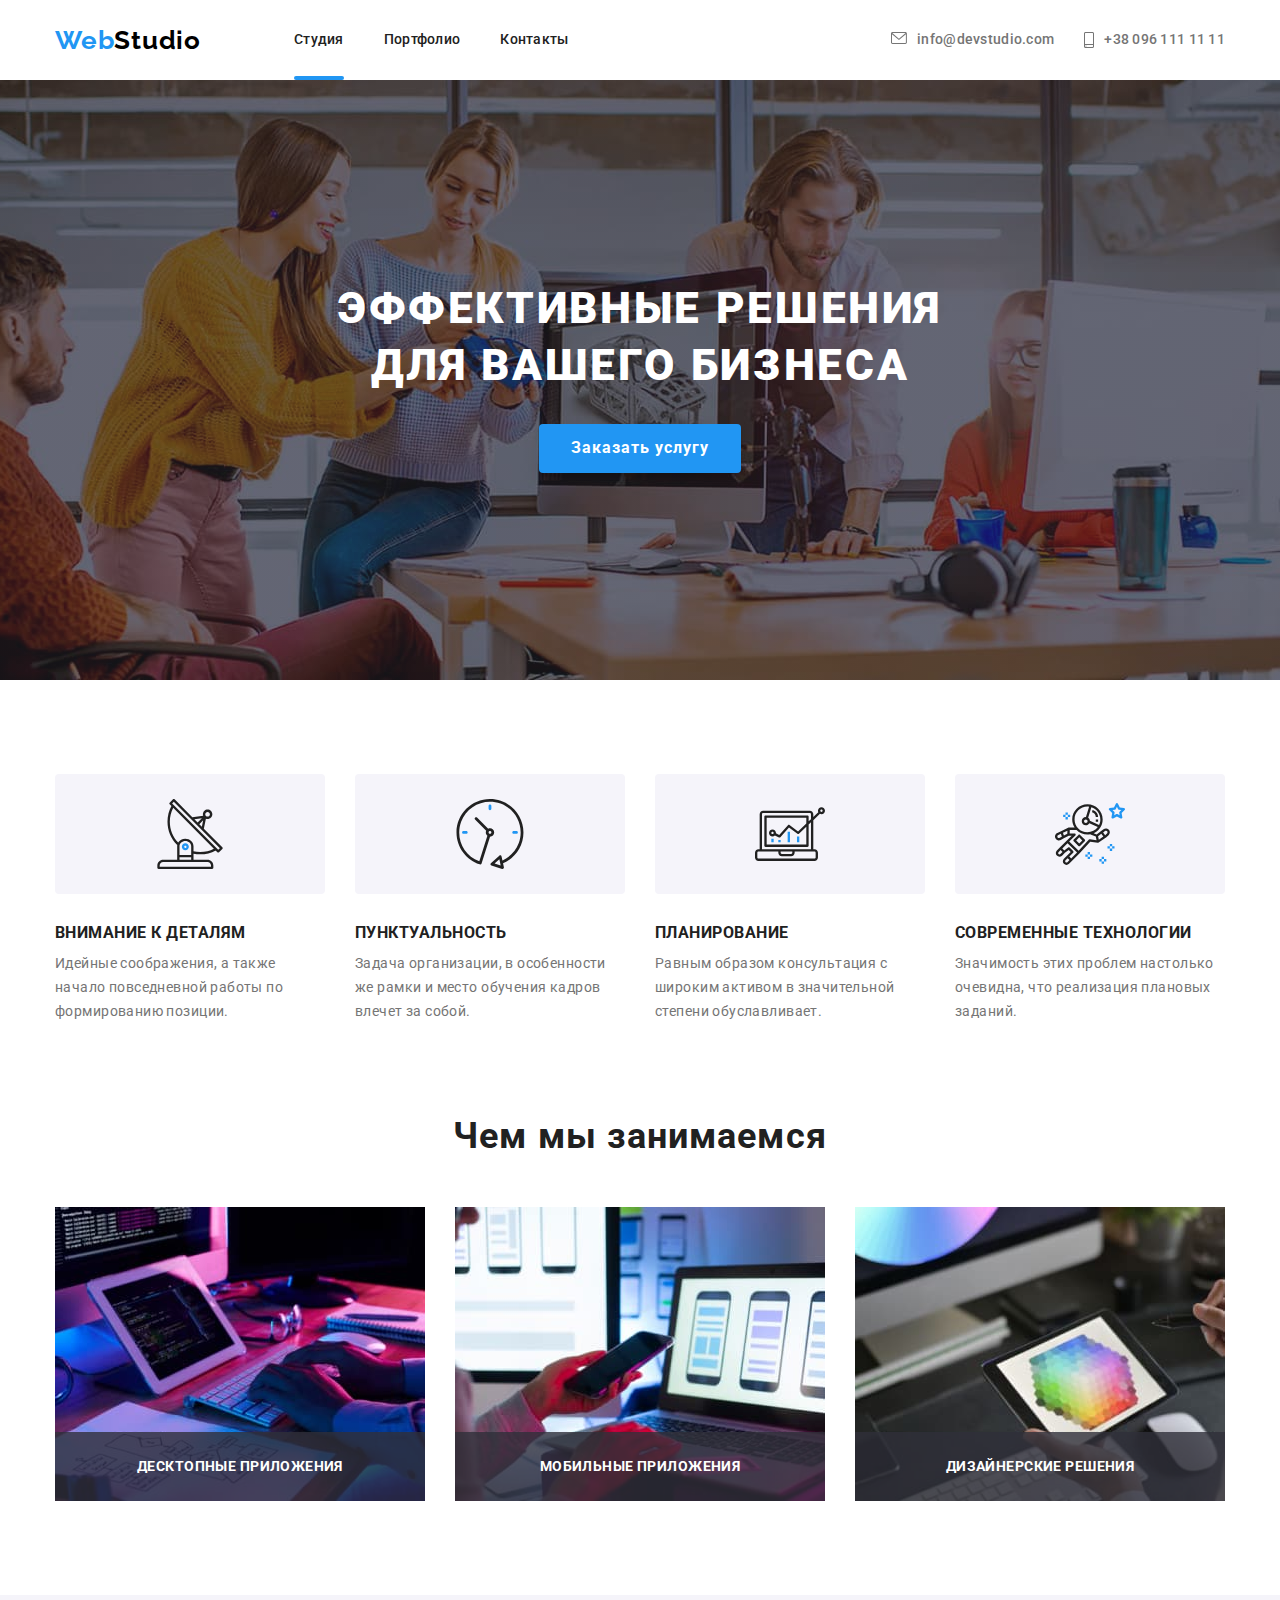
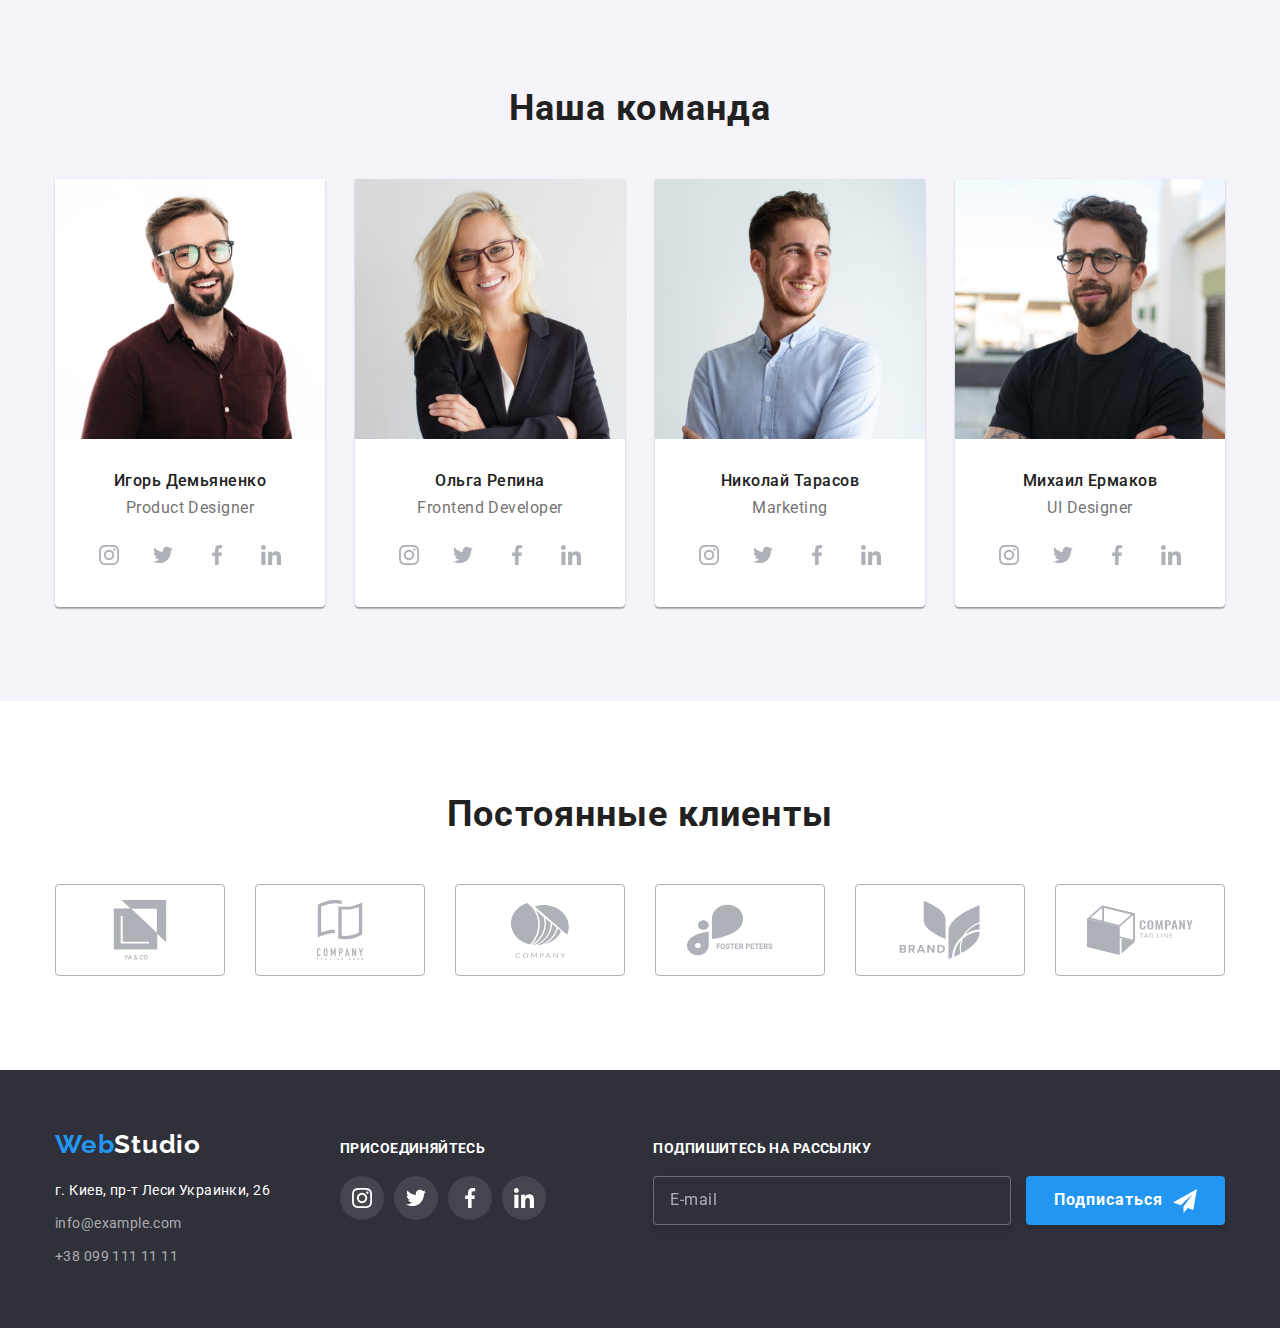
==== index.html @ bc292234 "Зробив по BEM хедер" ====
<!DOCTYPE html>
<html lang="ru">

<head>
    <meta charset="UTF-8">
    <meta http-equiv="X-UA-Compatible" content="IE=edge">
    <meta name="viewport" content="width=device-width, initial-scale=1.0">
    <title>Dokument1</title>
    <link rel="stylesheet"
        href="https://cdnjs.cloudflare.com/ajax/libs/modern-normalize/1.1.0/modern-normalize.min.css">
    <link rel="stylesheet" href="./css/styles.css">
    <link rel="preconnect" href="https://fonts.googleapis.com">
    <link rel="preconnect" href="https://fonts.gstatic.com" crossorigin>
    <link
        href="https://fonts.googleapis.com/css2?family=Raleway:wght@700&family=Roboto:wght@400;500;700;900&display=swap"
        rel="stylesheet">
</head>

<body>
    <!--Шапка -->
    <header class="page-header">
        <div class="hed-container container">
            <nav class="nav">
                <a href="" class="logo"> Web<span class="page-header__logo">Studio</span></a>
                <ul class="nav__list">
                    <li class="nav__item"><a href="./index.html" class="nav__link nav__link--current"> Студия</a></li>
                    <li class="nav__item"><a href="./portfolio.html" class="nav__link">Портфолио</a></li>
                    <li class="nav__item"><a href="" class="nav__link">Контакты </a></li>
                </ul>
            </nav>
            <ul class="contakt">
                <li class="contakt__item">
                    <a href="mailto:info@devstudio.com" class="contakt__link">
                        <svg class="contact__icon" width="16" height="12">
                            <use href="./images/symbol-defs.svg#icon-envelope"></use>
                        </svg> info@devstudio.com
                    </a>
                </li>
                <li class="contakt__item">
                    <a href="tel:+380961111111" class="contakt__link">
                        <svg class="contact__icon" width="10" height="16">
                            <use href="./images/symbol-defs.svg#icon-smartphone-1"></use>
                        </svg> +38 096 111 11 11
                    </a>
                </li>
            </ul>
        </div>
    </header>
    <main>
        <!--Заголовок-->
        <section class="caption overlay">
            <div class="container">
                <h1 class="caption__title">Эффективные решения для вашего бизнеса</h1>
                <button type="button" class="button caption__button" data-modal-open>Заказать услугу</button>
                <div class="backdrop is-hidden" data-modal>
                    <div class="modal">
                        <button class="model-button" data-modal-close>
                            <svg class="model-icon" width="18" height="18">
                                <use href="images/symbol-defs.svg#icon-closebutton"></use>
                            </svg>
                        </button>
                        <form class="modal-form">
                            <p>Оставьте свои данные, мы вам перезвоним</p>
                            <div class="form-fild">

                                <label for="name" class="fild-label">Имя</label>
                                <div class="fild-blok">
                                    <input type="text" name="user-name" id="name" class="form-input">
                                    <svg width="18" height="18" class="ooo-icons">
                                        <use href="images/symbol-defs.svg#icon-personform"></use>
                                    </svg>
                                </div>


                                <label for="tell" class="fild-label">Телефон</label>
                                <div class="fild-blok">
                                    <input type="tel" name="user-tell" id="tell" class="form-input">
                                    <svg width="18" height="18" class="ooo-icons">
                                        <use href="images/symbol-defs.svg#icon-phoneform"></use>
                                    </svg>
                                </div>


                                <label for="email" class="fild-label">Почта</label>
                                <div class="fild-blok">
                                    <input type="email" name="user-email" id="email" class="form-input">
                                    <svg width="18" height="18" class="ooo-icons">
                                        <use href="images/symbol-defs.svg#icon-emailform"></use>
                                    </svg>
                                </div>


                                <div class="modal-comment">
                                    <label for="comment" class="comment-label">Комметарий</label>
                                    <textarea class="comment-fild" name="comment" id="comment" rows="10"
                                        placeholder="Введите текст"></textarea>
                                </div>
                            </div>

                            <!--<div class="modal-policy"-->
                            <input type="checkbox" name="policy" id="policy" class="policy-checkbox" checked>
                            <label for="policy" class="policy-box">
                                Соглашаюсь с рассылкой и принимаю <a>Условия
                                    договора</a></label>

                            <button type="submit">Отправить</button>
                        </form>
                    </div>
                </div>
            </div>

        </section>
        <!--Особенности-->
        <section class="advantage section">
            <div class="container">
                <h2>Наши преимущества</h2>
                <ul class="advantage-list">
                    <li class="advantage-item">
                        <div class="advantage-blok">
                            <svg class="advantage-icon" width="70" height="70">
                                <use href="images/symbol-defs.svg#icon-antenna1"> </use>
                            </svg>
                        </div>
                        <h3>Внимание к деталям</h3>
                        <p class="advantage-content">Идейные соображения, а также начало повседневной работы по
                            формированию
                            позиции.</p>
                    </li>
                    <li class="advantage-item">
                        <div class="advantage-blok">
                            <svg class="advantage-icon" width="70" height="70">
                                <use href="images/symbol-defs.svg#icon-clock1"> </use>
                            </svg>
                        </div>
                        <h3 class="advantage-title">Пунктуальность</h3>
                        <p class="advantage-content">Задача организации, в особенности же рамки и место обучения кадров
                            влечет за
                            собой.</p>
                    </li>
                    <li class="advantage-item">
                        <div class="advantage-blok">
                            <svg class="advantage-icon" width="70" height="70">
                                <use href="images/symbol-defs.svg#icon-diagram1"> </use>
                            </svg>
                        </div>
                        <h3 class="advantage-title">Планирование</h3>
                        <p class="advantage-content">Равным образом консультация с широким активом в значительной
                            степени
                            обуславливает.</p>
                    </li>
                    <li class="advantage-item">
                        <div class="advantage-blok">
                            <svg class="advantage-icon" width="70" height="70">
                                <use href="images/symbol-defs.svg#icon-astronaut1"> </use>
                            </svg>
                        </div>
                        <h3 class="advantage-title">Современные технологии</h3>
                        <p class="advantage-content">Значимость этих проблем настолько очевидна, что реализация плановых
                            заданий.</p>
                    </li>
                </ul>
            </div>
        </section>
        <!--Чем мы занимаемся-->
        <section class="features section">
            <div class="container">
                <h2 class="features-title">Чем мы занимаемся</h2>
                <ul class="features-list">
                    <li class="features-item"><img src="./images/box1.jpg" class="features-picture" alt="создания сайта"
                            width="370">
                        <div class="features-thumb">
                            <p>Десктопные приложения</p>
                        </div>
                    </li>
                    <li class="features-item"><img src="./images/box2.jpg" class="features-picture"
                            alt="делаем дизайн мобильного приложения" width="370">
                        <div class="features-thumb">
                            <p>Мобильные приложения</p>
                        </div>
                    </li>
                    <li class="features-item"><img src="./images/box3.jpg" class="features-picture"
                            alt="делаем дизайн сайта" width="370">
                        <div class="features-thumb">
                            <p>Дизайнерские решения</p>
                        </div>
                    </li>
                </ul>
            </div>
        </section>
        <!--Наша команда-->
        <section class="team section">
            <div class="container">
                <h2 class="team-title">Наша команда</h2>
                <ul class="team-list">
                    <li class="team-item"> <img src="./images/img1.jpg" class="team-picture" alt="Игорь Демьяненко"
                            width="270">
                        <div class="team-details">
                            <h3 class="team-name">Игорь Демьяненко</h3>
                            <p class="team-content">Product Designer</p>
                            <ul class="social-list">
                                <li>
                                    <a href="" class="social-link">
                                        <svg class="social-icon" width="20" height="20">
                                            <use href="images/symbol-defs.svg#icon-instagram1"></use>
                                        </svg>
                                    </a>
                                </li>
                                <li>
                                    <a href="" class="social-link">
                                        <svg class="social-icon" width="20" height="20">
                                            <use href="images/symbol-defs.svg#icon-twitter1"></use>
                                        </svg>
                                    </a>
                                </li>
                                <li>
                                    <a href="" class="social-link">
                                        <svg class="social-icon" width="20" height="20">
                                            <use href="images/symbol-defs.svg#icon-facebook1"></use>
                                        </svg>
                                    </a>
                                </li>
                                <li>
                                    <a href="" class="social-link">
                                        <svg class="social-icon" width="20" height="20">
                                            <use href="images/symbol-defs.svg#icon-linkedin1"></use>
                                        </svg>
                                    </a>
                                </li>
                            </ul>
                        </div>
                    </li>
                    <li class="team-item"><img src="./images/img2.jpg" class="team-picture" alt="Ольга Репина"
                            width="270">
                        <div class="team-details">
                            <h3 class="team-name">Ольга Репина</h3>
                            <p class="team-content">Frontend Developer</p>
                            <ul class="social-list">
                                <li>
                                    <a href="" class="social-link">
                                        <svg class="social-icon" width="20" height="20">
                                            <use href="images/symbol-defs.svg#icon-instagram1"></use>
                                        </svg>
                                    </a>
                                </li>
                                <li>
                                    <a href="" class="social-link">
                                        <svg class="social-icon" width="20" height="20">
                                            <use href="images/symbol-defs.svg#icon-twitter1"></use>
                                        </svg>
                                    </a>
                                </li>
                                <li>
                                    <a href="" class="social-link">
                                        <svg class="social-icon" width="20" height="20">
                                            <use href="images/symbol-defs.svg#icon-facebook1"></use>
                                        </svg>
                                    </a>
                                </li>
                                <li>
                                    <a href="" class="social-link">
                                        <svg class="social-icon" width="20" height="20">
                                            <use href="images/symbol-defs.svg#icon-linkedin1"></use>
                                        </svg>
                                    </a>
                                </li>
                            </ul>
                        </div>
                    </li>
                    <li class="team-item"><img src="./images/img3.jpg" class="team-picture" alt="Николай Тарасов"
                            width="270">
                        <div class="team-details">
                            <h3 class="team-name">Николай Тарасов</h3>
                            <p class="team-content">Marketing</p>
                            <ul class="social-list">
                                <li>
                                    <a href="" class="social-link">
                                        <svg class="social-icon" width="20" height="20">
                                            <use href="images/symbol-defs.svg#icon-instagram1"></use>
                                        </svg>
                                    </a>
                                </li>
                                <li>
                                    <a href="" class="social-link">
                                        <svg class="social-icon" width="20" height="20">
                                            <use href="images/symbol-defs.svg#icon-twitter1"></use>
                                        </svg>
                                    </a>
                                </li>
                                <li>
                                    <a href="" class="social-link">
                                        <svg class="social-icon" width="20" height="20">
                                            <use href="images/symbol-defs.svg#icon-facebook1"></use>
                                        </svg>
                                    </a>
                                </li>
                                <li>
                                    <a href="" class="social-link">
                                        <svg class="social-icon" width="20" height="20">
                                            <use href="images/symbol-defs.svg#icon-linkedin1"></use>
                                        </svg>
                                    </a>
                                </li>
                            </ul>
                        </div>
                    </li>
                    <li class="team-item"><img src="./images/img4.jpg" class="team-picture" alt="Михаил Ермаков"
                            width="270">
                        <div class="team-details">
                            <h3 class="team-name">Михаил Ермаков</h3>
                            <p class="team-content">UI Designer</p>
                            <ul class="social-list">
                                <li>
                                    <a href="" class="social-link">
                                        <svg class="social-icon" width="20" height="20">
                                            <use href="images/symbol-defs.svg#icon-instagram1"></use>
                                        </svg>
                                    </a>
                                </li>
                                <li>
                                    <a href="" class="social-link">
                                        <svg class="social-icon" width="20" height="20">
                                            <use href="images/symbol-defs.svg#icon-twitter1"></use>
                                        </svg>
                                    </a>
                                </li>
                                <li>
                                    <a href="" class="social-link">
                                        <svg class="social-icon" width="20" height="20">
                                            <use href="images/symbol-defs.svg#icon-facebook1"></use>
                                        </svg>
                                    </a>
                                </li>
                                <li>
                                    <a href="" class="social-link">
                                        <svg class="social-icon" width="20" height="20">
                                            <use href="images/symbol-defs.svg#icon-linkedin1"></use>
                                        </svg>
                                    </a>
                                </li>
                            </ul>
                        </div>
                    </li>
                </ul>
            </div>
        </section>
        <!--Постоянные клиееты-->
        <section class=" client section">
            <div class="container">
                <h2 class="client-title">Постоянные клиенты</h2>
                <ul class="client-list">
                    <li class="client-item">
                        <a class="client-link" href="#">
                            <svg class="client-icon" width="106" height="60">
                                <use href=" images/symbol-defs.svg#icon-group1"></use>
                            </svg>
                        </a>
                    </li>
                    <li class="client-item">
                        <a class="client-link" href="#">
                            <svg class="client-icon" width="106" height="60">
                                <use href=" images/symbol-defs.svg#icon-group2"></use>
                            </svg>
                        </a>
                    </li>
                    <li class="client-item">
                        <a class="client-link" href="#">
                            <svg class="client-icon" width="106" height="60">
                                <use href="images/symbol-defs.svg#icon-group3"></use>
                            </svg>
                        </a>
                    </li>
                    <li class="client-item">
                        <a class="client-link" href="#">
                            <svg class="client-icon" width="106" height="60">
                                <use href="images/symbol-defs.svg#icon-group4"></use>
                            </svg>
                        </a>
                    </li>
                    <li class="client-item">
                        <a class="client-link" href="#">
                            <svg class="client-icon" width="106" height="60">
                                <use href="images/symbol-defs.svg#icon-group5"></use>
                            </svg>
                        </a>
                    </li>
                    <li class="client-item">
                        <a class="client-link" href="#">
                            <svg class="client-icon" width="106" height="60">
                                <use href="images/symbol-defs.svg#icon-group6"></use>
                            </svg>
                        </a>
                    </li>
                </ul>
            </div>

        </section>
    </main>
    <footer class="footer">
        <div class="container">
            <div class="footer-info">
                <a href="" class="footlogo logo"> Web<span class="footer-logo">Studio</span></a>
                <address class="footer-contact">
                    <ul class="footer-list">
                        <li class="footer-item"> <a href="" class="footer-adress">г. Киев, пр-т Леси Украинки, 26</a>
                        </li>
                        <li class="footer-item"> <a href="" class="footer-link"> info@example.com</a></li>
                        <li class="footer-item"><a href="" class="footer-link"> +38 099 111 11 11</a></li>
                    </ul>
                </address>
            </div>
            <div class="follow">
                <h3>Присоединяйтесь</h3>
                <ul class="follow-list">
                    <li><a href="" class="follow-link">
                            <svg class="follow-icon" width="20" height="20">
                                <use href="images/symbol-defs.svg#icon-instagram1"></use>
                            </svg>
                        </a></li>
                    <li><a href="" class="follow-link">
                            <svg class="follow-icon" width="20" height="20">
                                <use href="images/symbol-defs.svg#icon-twitter1"></use>
                            </svg>
                        </a></li>
                    <li><a href="" class="follow-link">
                            <svg class="follow-icon" width="20" height="20">
                                <use href="images/symbol-defs.svg#icon-facebook1"></use>
                            </svg>
                        </a></li>
                    <li><a href="" class="follow-link">
                            <svg class="follow-icon" width="20" height="20">
                                <use href="images/symbol-defs.svg#icon-linkedin1"></use>
                            </svg>
                        </a>
                    </li>
                </ul>
            </div>

            <form class="foter-form">
                <h3>Подпишитесь на рассылку</h3>
                <label for="email"></label>
                <input type="email" name="email" placeholder="E-mail">
                <button type="submit">Подписаться
                    <svg class="form-footer-icon" width="24" height="24">
                        <use href="images/symbol-defs.svg#icon-iconsend"></use>
                    </svg>
                </button>
            </form>
        </div>


    </footer>
    <script src="./JS/modal.js"></script>
</body>

</html>
---- css/styles.css ----
body {
    font-family: "Roboto", sans-serif;
    font-size: 14px;
    background-color: var(--background-color);
    color: var(--page-text-color);

  
}
:root{
    --primary-text-color: #212121;
    --title-text-color: #FFFFFF;
    --accent-text-color: #2196F3;
    --page-text-color:#757575;
    --footer-link-color: #FFFFFF99;
    --logo-color:  #000000;
    --background-color:#FFFFFF;
    --background-color-main:#2F303A;
    --background-button-portfolio: #F5F4FA;
    --background-button-hover: #2196F3;
    --box-shadow-portfolio:0px 4px 4px 0px #00000040;
    --box-shadow-portlolio-button :0px 2px 2px 0px #0000001F,

 0px 1px 2px 0px #00000014,

 0px 3px 1px 0px #0000001A;

    --box-shadow-button-hover: 0px 2px 2px 0px #0000001F;
    box-shadow: 0px 1px 2px 0px #00000014;
    box-shadow: 0px 3px 1px 0px #0000001A;
    --portfolio-border-radius: 4px;
    --primery-icon-color: #AFB1B8;

}
a{
    text-decoration: none;
}
h1, h2, h3, p{
    margin: 0;
    list-style: none;
}
ul{
list-style: none;
margin: 0;
padding: 0;
}

li {
    display: inline-block;
}

.section{
    padding: 94px 0;
}


.container {
    width: 1200px;
    margin-left: auto;
    margin-right: auto;
    padding-left: 15px;
    padding-right: 15px;
}

/*Початок секції хедер*/

.hed-container {
    display: flex;
    align-items: center;
 }

 .logo{
    font-family: Raleway;
    font-weight: bold;
    font-size: 26px;
    line-height: 1.1;
    letter-spacing: 0.03em;
    color: var(--accent-text-color);
    margin-right: 93px;
 }
 .page-header__logo{
     color: var(--logo-color);
 }
 .nav{
     display: flex;
     align-items: center;
 
     
 }
 .nav__list {
     display: flex;

 }

 .nav__item:not(:last-child) {
     margin-right: 40px;
 }

 /*.nav-list .item + .item{
     margin-left: 40px;
 }*/

 .nav__link {
    font-weight: 500;
    line-height:1.1;
    letter-spacing: 0.02em;
    display: block;
    padding-top: 32px;
    padding-bottom: 32px;
    position: relative;
    color: var(--primary-text-color);

    transition: color 250ms cubic-bezier(0.4, 0, 0.2, 1) ;
 }
 .nav__link:hover, 
 .nav__link:focus
   {
     color: var(--accent-text-color);
     cursor: pointer;
 }

 .nav__link--current::after
 {
     content: "";
     width: 100%;
     height: 4px;
     display: block;
     position: absolute;
     bottom: 0;
     left: 0;
     border-radius: 2px;
     background: var(--background-button-hover);
   
   
 }

 .contakt {
    display: flex;
    margin-left: auto;
 }
/*.contakt-item:not(:last-child){
    margin-right: 50px;
}*/


 .contakt__link{
    font-weight: 500;
    font-size: 14px;
    line-height: 1.1;
    letter-spacing: 0.02em;
     color:var(--page-text-color);
     display: inline-flex;
     padding: 32px 0;

    transition: color 250ms cubic-bezier(0.4, 0, 0.2, 1) ;
 }
 .contakt__item:not(:last-child){
     margin-right: 30px;
 }
.contakt__link:hover,
.contakt__link:focus
{
    color: var(--accent-text-color);
}

 .contact__icon{
    margin-right: 10px;
    fill: currentColor;
}

/*Кінець Хедера*/

/*Секція заголовок*/

.caption{
    margin: auto;
    padding-top: 200px;
    padding-bottom: 200px;
    background: var(--background-color-main);
}

/*стилізація фото заголовка, лінійний градієнт*/

.overlay{
    max-width: 1600px;
    height: 600px;
    margin-left: auto;
    margin-right: auto;
    background-image: linear-gradient(to right, rgba(47, 48, 58, 0.4),
    rgba(47, 48, 58, 0.4)),
    url("../images/Img14.jpg");
    background-repeat: no-repeat;
    background-position: center;
    background-size: cover;
}

/* кінець стилізація фото заголовка, лінійний градієнт*/

.caption__title{
    font-weight: 900;
    font-size: 44px;
    line-height: 1.3;
    text-align: center;
    letter-spacing: 0.06em;
    text-transform: uppercase;
    color: var(--title-text-color);
    width: 696px;
    margin-left: auto;
    margin-right: auto;
    margin-bottom: 30px;
}
.button{
    font-weight: bold;
    font-size: 16px;
    line-height: 1.8;
    display: flex;
    align-items: center;
    text-align: center;
    letter-spacing: 0.06em;
    color: var(--title-text-color);
    background-color: var(--accent-text-color);
    box-shadow: 0px 4px 4px rgba(0, 0, 0, 0.15);
    border-radius: 4px;
    cursor: pointer;
}
.caption__button{
      margin-right: auto;
    margin-left: auto;
    padding: 10px 32px;
    border: none;
}
  

.backdrop{
    z-index: 10;
    position: fixed;
    top: 0;
    left: 0;
    width: 100%;
    height: 100%;
    background-color: rgba(0, 0, 0, 0.2);

    transition:  1s cubic-bezier(0.4, 0, 0.2, 1) opacity ;

    
}
.backdrop.is-hidden{
    opacity: 0;
    pointer-events: none;
}

.modal{
    position: absolute;
    top: 50%;
    left: 50%;
    transform: translate(-50%, -50%);

    width: 528px;
    min-height: 581px;

    background-color: var(--background-color);
    border-radius: 4px;

    transition:  1s cubic-bezier(0.4, 0, 0.2, 1) ;


}

.model-button{
    position: absolute;
    top: 8px;
    right: 8px;

    display: flex;
    width: 30px;
    height: 30px;
    border-radius: 50%;
    align-items: center;
    justify-content: center;
    background: var(--background-color);
    border: 1px solid rgba(0, 0, 0, 0.1);
    box-sizing: border-box;

    padding: 0;
    cursor: pointer;

    transition:  fill 250ms cubic-bezier(0.4, 0, 0.2, 1) ;
    
}

.model-button:hover{
fill: var(--background-button-hover);
}


.modal-form  p{
    font-weight: bold;
    font-size: 20px;
    line-height: 1.1;
    text-align: center;
    letter-spacing: 0.03em;

    color: var(--primary-text-color);
    margin-bottom: 12px;

}

.modal-form{
    width: 528px;
    padding: 40px;
    /*outline: 1px solid teal;*/
}

.form-fild{
    /*width: 448px;*/
   /* outline: 1px solid red;*/
    margin-bottom: 20px;
    display: flex;
    flex-direction: column;
    
}

.fild-blok{
    position: relative;
    width: 448px;
    height: 40px;
    
    margin-bottom: 10px;
   
}
 .fild-label
 {
    font-size: 12px;
    line-height: 1.1;
    letter-spacing: 0.01em;
    color: var(--page-text-color);
    margin-bottom: 4px;
}

 .form-input
{
    width: 100%;
    margin-bottom: 10px;
    padding: 10px 42px;
    border: 1px solid rgba(33, 33, 33, 0.2);
    box-sizing: border-box;
    border-radius: 4px;

     transition: border 250ms cubic-bezier(0.4, 0, 0.2, 1) ;
   
}
.form-input:hover,
 .form-input:focus{
     outline: none;
    border: 1px solid  var(--accent-text-color);
    cursor: pointer;
}

.form-input:hover + .ooo-icons,
.form-input:focus + .ooo-icons
{
    fill: var(--background-button-hover);
}


.ooo-icons{
    position: absolute;
    top: 50%;
    left: 12px;
    display: inline-block;

    transform: translateY(-50%);
     transition: fill 250ms cubic-bezier(0.4, 0, 0.2, 1) ;
}



.modal-comment{
    display: flex;
    flex-direction: column;
    width: 448px;
    height: 120px;
   
}

.comment-label{
    font-size: 12px;
    line-height: 1.1;
    letter-spacing: 0.01em;
    color: var(--page-text-color);
    margin-bottom: 4px;
}
.comment-fild{
    padding: 12px 16px;
    border: 1px solid rgba(33, 33, 33, 0.2);
    box-sizing: border-box;
    border-radius: 4px;
    resize: none;
}

 

.form-fild textarea::placeholder{ 
    font-size: 12px;
    line-height: 1.1;
    letter-spacing: 0.01em;
    color: rgba(117, 117, 117, 0.5);

}

/*.modal-policy{
    width: 425px;
    margin-left: auto;
    margin-right: auto;
    margin-bottom: 30px;
    display: flex;
    align-items: center;
}*/

.policy-box{
    margin-bottom: 30px;
    font-size: 14px;
    line-height: 1.7;
    letter-spacing: 0.03em;
    color: var(--page-text-color);
    display: flex;
    align-items: center;
    
}

.policy-checkbox{
    position: absolute;
    width: 1px;
    height: 1px;
    margin: -1px;
    border: 0px;
    padding: 0px;
    clip: rect(0 0 0 0);
    overflow: hidden;
}

.policy-checkbox:checked + .policy-box::before{
    background-color: var(--background-button-hover);
    background-image: url(../images/icon-check.svg);
    background-repeat: no-repeat;
    background-position: center;
    background-size: contain;
}
.policy-checkbox:checked + .policy-box::before{
    border: 1px solid var(--background-button-hover);
}
.policy-box::before{
    display: block;
    content: "";
    width: 16px;
    height: 16px;
    border: 1px solid var(--primary-text-color);
    border-radius: 2px;
    margin-right: 7px;
}

.policy-box a{
    margin-left: 5px;
    color: var(--accent-text-color);
   text-decoration: underline;
}


.modal-form button {
    display: inline-flex;
    padding: 10px 28px;
    margin-left: 165px;
    border: none;
    border-radius: 4px;
    background-color: var(--background-button-hover);
    color: var(--title-text-color);
    box-shadow: 0px 4px 4px rgba(0, 0, 0, 0.15);
    cursor: pointer;


    font-weight: bold;
    font-size: 16px;
    line-height: 1.8;
    letter-spacing: 0.06em;


}
/*Секкція Особливості Advantage*/

.advantage{
   padding-bottom: 0;
}
.advantage-list{
    display: flex;
}
.advantage-item{
    width: 270px;
}
.advantage-item:not(:first-child) {
      margin-left: 30px;
}
.advantage-blok {
    display: flex;
    height: 120px;
    background: var(--background-button-portfolio);
    border-radius: 4px;
   /*background-image: url("../images/symbol-defs.svg#icon-antenna1");*/
    margin-bottom: 30px;
    align-items: center;
    justify-content: center;
}

/*Інший варіант для не інтерактивних елементів додавати фото через бекграунд імедж*/
 /*.advantage-item:nth-child(1) {
   background-image: url("../images/symbol-defs.svg#icon-antenna1");
  

 .advantage-item:nth-child(2)::before{
     background-image: url("../images/symbol-defs.svg#icon-clock1");
    
 }
  .advantage-item:nth-child(3)::before{
     background-image: url("../images/diagram1.png");
 }*/


.advantage h2{
     position: absolute;
     width: 1px;
     height: 1px;
     margin: -1px;
     padding: 0;
     overflow: hidden;
     border: 0;
     clip: rect(0000);
}
.advantage-item h3 {
    line-height: 1.1;
    letter-spacing: 0.03em;
    text-transform: uppercase;
    color: var(--primary-text-color);
    margin-bottom: 10px;
}

.advantage-list p{
    line-height: 1.7;
    letter-spacing: 0.03em;
    color: var(--page-text-color);
}
/*Кінець секції Advantage*/

/*Початок секії Чем мы занимаесмя*/

.features-title{
    font-weight: bold;
    font-size: 36px;
    line-height: 1.1;
    text-align: center;
    letter-spacing: 0.03em;
    color: var(--primary-text-color);
    margin-bottom: 50px;
}
.features-list{
    display: flex;
    /*justify-content: space-between;
    list-style: none;*/
  /*margin: 0 auto;*/
    align-items: center;
}

.features-item:not(:first-child) {
      margin-left: 30px;
}
.features-item{
    position: relative;
}


 .features-picture {
     display: block;
     max-width: 100%;
     height: auto;
 }

 .features-thumb{
     position: absolute;
     bottom: 0;
     left: 0;
     background:  rgba(47, 48, 58, 0.8);
     width: 100%;
 }

.features-thumb p{
font-weight: bold;
font-size: 14px;
line-height: 1.1;
text-align: center;
justify-content: center;
letter-spacing: 0.03em;
text-transform: uppercase;
color: var(--title-text-color);
padding: 27px 82px;
}


/*Кінець  секії Чем мы занимаесмя*/

/*Секція наша команда*/

.team{
   background: #F5F4FA; 
   margin-left: auto;
   margin-right: auto;

}

.team-title{
    font-weight: bold;
    font-size: 36px;
    line-height: 1.1;
    text-align: center;
    letter-spacing: 0.03em;
    color: var(--primary-text-color);
    margin-bottom: 50px;
}
.team-list{
    display: flex;
    /*justify-content: space-between;*/
    margin-left: auto;
    margin-right: auto;
}
.team-details {
  padding-top: 30px;
  padding-bottom: 30px;
}
.team-item{
    width: calc((100% - 90px) / 4);
    border-radius: 0px 0px 4px 4px;
    background-color:var(--background-color);
    box-shadow: 0px 1px 3px rgba(0, 0, 0, 0.12), 0px 1px 1px rgba(0, 0, 0, 0.14), 0px 2px 1px rgba(0, 0, 0, 0.2);


}
.team-item:not(:first-child) {
    margin-left: 30px;
}

.team-name{
    font-weight: 500;
    font-size: 16px;
    line-height: 1.1;
    text-align: center;
    letter-spacing: 0.03em;
    color: var(--primary-text-color);
    margin-bottom: 10px;

}
.team-content{
    font-weight: normal;
    font-size: 16px;
    line-height: 1.1;
    text-align: center;
    letter-spacing: 0.03em;
    color: var(--page-text-color);
    margin-bottom: 16px;

}
.team-picture{
    max-width: 100%;
    height: auto;
   
}

.social-list{
    display: flex;
    justify-content: center;
   
}

.social-list li:not(:last-child){
    margin-right: 10px;
}
.social-link{
    display: flex;
    width: 44px;
    height: 44px;
    border-radius: 50%;
    align-items: center;
    justify-content: center;
    background-color: var(--background-color);

    transition: background-color 250ms cubic-bezier(0.4, 0, 0.2, 1) ;
}
.social-link:hover,
.social-link:focus
{
   background-color: var(--background-button-hover);
}

.social-icon{
    fill: var(--primery-icon-color);

     transition: fill 250ms cubic-bezier(0.4, 0, 0.2, 1) ;
}

.social-link:hover .social-icon{
    fill: var(--title-text-color);
}

/*Секція наші клієнти*/

.client-list{
    display: flex;
    justify-content: space-between;
  
}
.client-title{
     font-weight: bold;
    font-size: 36px;
    line-height: 1.1;
    text-align: center;
    letter-spacing: 0.03em;
    color: var(--primary-text-color);
    margin-bottom: 50px;
}

/*.client-item{
    background-color:var(--background-color);
     width: calc((100% - 150px) / 6);
     border: 1px solid #AFB1B8;
    box-sizing: border-box;
    border-radius: 4px;

}*/

/*.client-item:not(:first-child) {
    margin-left: 30px;
}*/ 
.client-link {
    display: flex;
    align-items: center;
    justify-content: center;
    width: 170px;
    height: 92px;
     border: 1px solid var(--primery-icon-color);
     background-color: var(--background-color);
    border-radius: 4px;

    transition: border-color 250ms cubic-bezier(0.4, 0, 0.2, 1) ;
    
}
.client-link:hover,
.client-link:focus      
 {
     border-color: var(--background-button-hover);

}

.client-link:hover .client-icon,
.client-link:focus .client-icon
{
   fill: var(--background-button-hover);
    transition: fill 250ms cubic-bezier(0.4, 0, 0.2, 1) ;

}
.client-icon {
    fill: var(--primery-icon-color);
  
}
/*.client-icon:hover{
    fill: var(--background-button-hover);
}*/

/*Кінець секції Постійні клієнти*/

/* Старт Футер*/

.footer{
    padding-top: 60px;
    padding-bottom: 60px;
    background: var(--background-color-main);
 
}
.footer .container{
    display: flex;
    align-items: baseline;
  
}
.footer-logo{
    color: var(--title-text-color);
}
.footlogo{
    display: inline-block;
    margin: 0 auto;
    margin-bottom: 20px;
   

}
.footer-adress{
    font-style: normal;
    font-weight: normal;
    font-size: 14px;
    line-height: 1.7;
    letter-spacing: 0.03em;
    color: var(--background-color);

}
.footer-list{
    display: inline-block;
    
}

.footer-list > li {
display: block;
}
.footer-item:not(:last-child) {
    margin-bottom: 9px;
}

.footer-link{
    font-style: normal;
    font-weight: normal;
    font-size: 14px;
    line-height: 1.7;
    letter-spacing: 0.03em;
    color: var(--footer-link-color);

     transition: color 250ms cubic-bezier(0.4, 0, 0.2, 1) ;

}
.footer-link:hover,
.footer-link:focus{
    color: var(--accent-text-color);

}

.follow{
    margin-left: 70px;
   
}

.follow h3{
    font-weight: bold;
    font-size: 14px;
    line-height: 16px;
    letter-spacing: 0.03em;
    text-transform: uppercase;
    color: var(--title-text-color);
    margin-bottom: 20px;
}

.follow-list{
    display: flex;
    justify-content: space-between;
}
.follow-list li:not(:last-child){
    margin-right: 10px;
}
.follow-link{
    display: flex;
    width: 44px;
    height: 44px;
    border-radius: 50%;
    align-items: center;
    justify-content: center;
    background: rgba(255, 255, 255, 0.1);

    transition: background-color 250ms cubic-bezier(0.4, 0, 0.2, 1) ;
  
}
.follow-icon{
    fill: var(--title-text-color);
}
.follow-link:hover{
    background-color: var(--background-button-hover);
}

.foter-form{
    margin-left: auto;
}

.foter-form button {
    display: inline-flex;
    padding: 10px 28px;
    margin-left: 12px;
    border: none;
    border-radius: 4px;
    background-color: var(--background-button-hover);
    color: var(--title-text-color);
    box-shadow: 0px 4px 4px rgba(0, 0, 0, 0.15);
    cursor: pointer;
    justify-content: center;
    align-items: center;

    font-weight: bold;
    font-size: 16px;
    line-height: 1.8;
    letter-spacing: 0.06em;


}
.foter-form h3{
    font-weight: bold;
    font-size: 14px;
    line-height: 16px;
    letter-spacing: 0.03em;
    text-transform: uppercase;
    color: var(--title-text-color);
    margin-bottom: 20px;
}
.form-footer-icon{
    margin-left: 10px;
}

    
.foter-form input{
    width: 358px;
     background-color: var(--background-color-main);
     color: var(--title-text-color);
     padding: 15px 16px;
     border: 1px solid rgba(255, 255, 255, 0.3);
    box-sizing: border-box;
    filter: drop-shadow(0px 4px 4px rgba(0, 0, 0, 0.15));
    border-radius: 4px;
 
    
}


.foter-form input::placeholder{
    font-size: 16px;
    line-height: 1.2;
    letter-spacing: 0.03em;
    color: rgba(255, 255, 255, 0.6);
    

}





/*Кінець футера*/


/*Початок Портфоліо*/

.portfolio h1{
     position: absolute;
     width: 1px;
     height: 1px;
     margin: -1px;
     padding: 0;
     overflow: hidden;
     border: 0;
     clip: rect(0000);
 }


.button-list {
    display: flex;
    justify-content: center;
    margin: 0 auto 50px;
  
   
}
.button-list .button-item + .button-item {
    margin-left: 8px;

}

.button-list button {
    font-weight: 500;
    font-size: 16px;
    line-height: 1.6;
    text-align: center;
    letter-spacing: 0.03em;
    color: var(--primary-text-color);
    background: var(--background-button-portfolio);
    border-radius: var(--portfolio-border-radius);
    border: none;
    padding: 6px 22px;

    transition: 250ms  cubic-bezier(0.4, 0, 0.2, 1)  background, box-shadow 250ms  cubic-bezier(0.4, 0, 0.2, 1), 250ms  cubic-bezier(0.4, 0, 0.2, 1) color ;
}
.button-list button:hover,
.button-list button:focus
{
    background: var(--background-button-hover);
    color: var(--title-text-color);
    box-shadow: var(--box-shadow-portlolio-button);
    cursor: pointer;
   /* border-radius: var(--portfolio-border-radius);*/
    border: none;
 
}
/*.button-list button:focus {
    background: var(--background-button-hover);
    color: var(--title-text-color);
    box-shadow: var(--box-shadow-portlolio-button);
    border-radius: var(--portfolio-border-radius);
   
 
}*/     

.portfolio-list {
    display: flex;
    flex-wrap: wrap;

}

 visual-hidden {
     position: absolute;
     width: 1px;
     height: 1px;
     margin: -1px;
     padding: 0;
     overflow: hidden;
     border: 0;
     clip: rect(0000);
 }

.portfolio-item {
    background-color: var(--background-color);
    width: 370px;
    margin-right: 30px;
    margin-bottom: 30px;
 }

 .portfolio-link{
     display: block;

      transition: box-shadow 250ms cubic-bezier(0.4, 0, 0.2, 1) ;
  
 }
 .portfolio-link:hover,
 .portfolio-link:focus
 {
     box-shadow: 0px 1px 1px rgba(0, 0, 0, 0.12), 0px 4px 4px rgba(0, 0, 0, 0.06), 1px 4px 6px rgba(0, 0, 0, 0.16);
 }

.portfolio-item:nth-child(3n) {
    margin-right: 0;
}

 .portfolio-item:nth-last-child(-n + 3) {
  margin-bottom: 0;
}
 .portfolio-picture {
      display: block;
     max-width: 100%;
     height: auto;    
 }



.portfolio-thumb{
    position: relative;
    overflow: hidden;

}
.portfolio-thumb::before{
    content: "";
    display: inline-block;
    position: absolute;
    width: 100%;
    height: 100%;
    background-color: rgba(33, 150, 243, 0.9);
    transform: translateY(101%);
    
 }

 .portfolio-link:hover .portfolio-thumb::before{


    transform: translateY(0%);
    transition: 1s transform cubic-bezier(0.4, 0, 0.2, 1);
    
}

 .article-content{
     display: inline-block;
    position: absolute;
    width: 332px;
    top: 50%;
    left: 50%;
    transform: translate(-50%, 100%);
    font-size: 18px;
    line-height: 1.5;
    letter-spacing: 0.03em;
    color: var(--title-text-color);
   
}

.portfolio-link:hover .article-content{

    transform: translate(-50%, -50%);

    transition: 1s transform cubic-bezier(0.4, 0, 0.2, 1);
}
 .portfolio-details{
    display: block;
    width: 370px;
    padding: 20px 0;
    border-bottom: 1px solid #EEEEEE;;
    border-left: 1px solid #EEEEEE;;
    border-right: 1px solid #EEEEEE;;
 }
.portfolio-details h2{
    font-weight: bold;
    font-size: 18px;
    line-height: 2;
    letter-spacing: 0.06em;
    color:var(--primary-text-color);
    margin-bottom: 4px;
    margin-left: 24px;
}
.portfolio-details p{
    font-size: 16px;
    line-height: 1.8;
    letter-spacing: 0.03em;
    color: var(--page-text-color);
    margin-left: 24px;
}



/*Кінець портфоліо*/ 



/*.card:hover
{
    box-shadow: 0px 1px 1px rgba(0, 0, 0, 0.12), 0px 4px 4px rgba(0, 0, 0, 0.06), 1px 4px 6px rgba(0, 0, 0, 0.16);
}*/
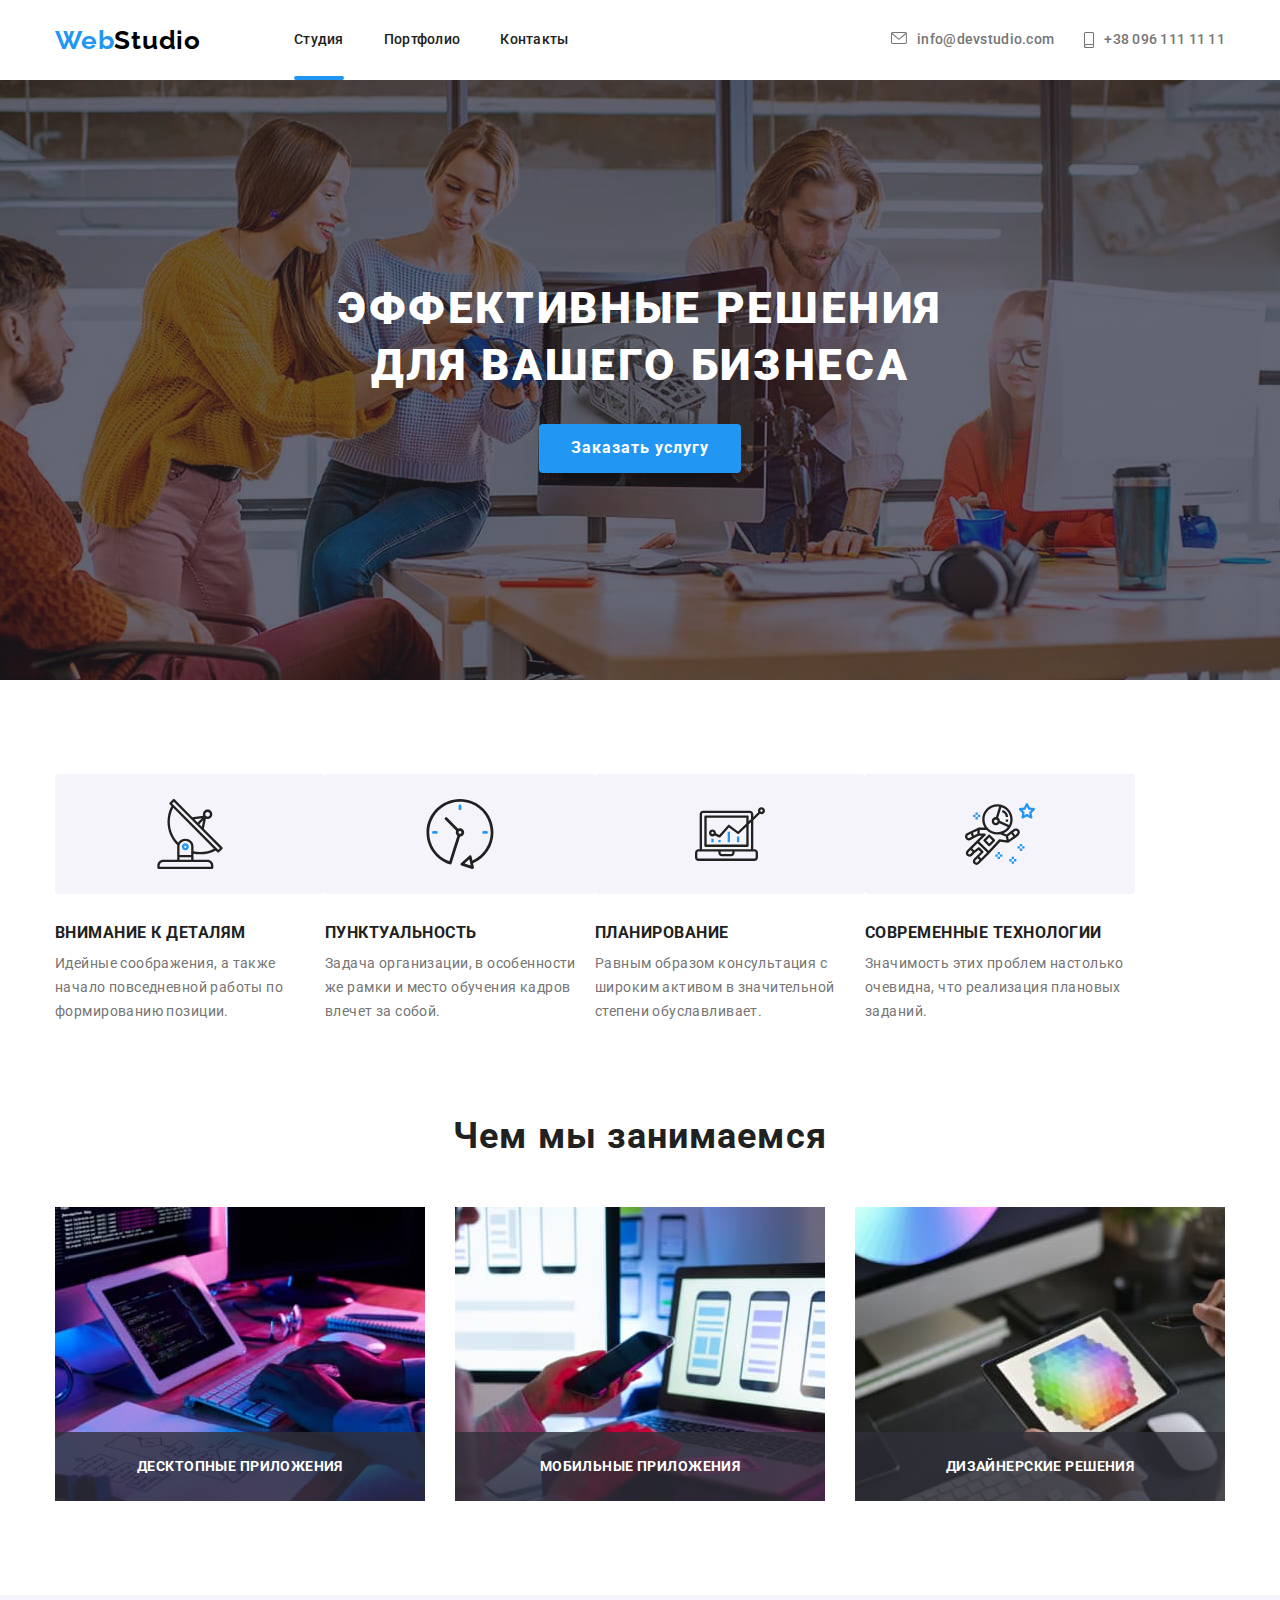
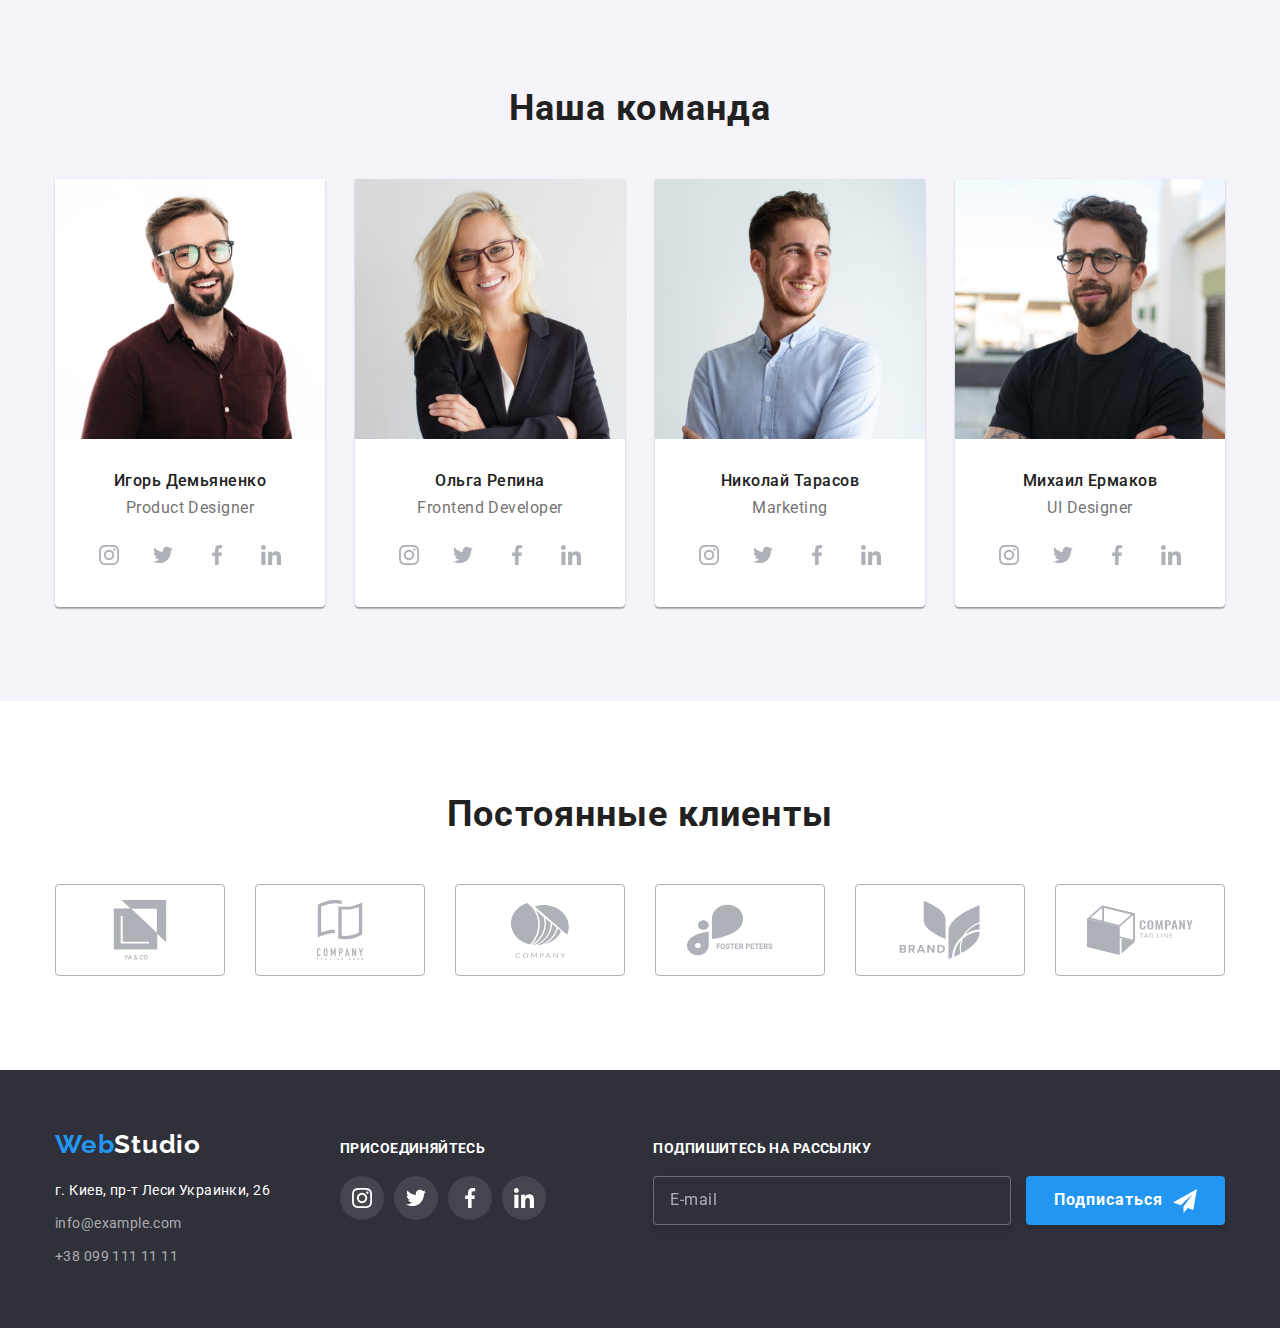
==== commit 3bbfbd44: "Завершив вкладення класів" ====
--- a/index.html
+++ b/index.html
@@ -8,7 +8,7 @@
     <title>Dokument1</title>
     <link rel="stylesheet"
         href="https://cdnjs.cloudflare.com/ajax/libs/modern-normalize/1.1.0/modern-normalize.min.css">
-    <link rel="stylesheet" href="./css/styles.css">
+    <link rel="stylesheet" href="./css/main.css">
     <link rel="preconnect" href="https://fonts.googleapis.com">
     <link rel="preconnect" href="https://fonts.gstatic.com" crossorigin>
     <link
@@ -54,8 +54,8 @@
                 <button type="button" class="button caption__button" data-modal-open>Заказать услугу</button>
                 <div class="backdrop is-hidden" data-modal>
                     <div class="modal">
-                        <button class="model-button" data-modal-close>
-                            <svg class="model-icon" width="18" height="18">
+                        <button class="modal-button" data-modal-close>
+                            <svg class="modal-icon" width="18" height="18">
                                 <use href="images/symbol-defs.svg#icon-closebutton"></use>
                             </svg>
                         </button>
@@ -66,7 +66,7 @@
                                 <label for="name" class="fild-label">Имя</label>
                                 <div class="fild-blok">
                                     <input type="text" name="user-name" id="name" class="form-input">
-                                    <svg width="18" height="18" class="ooo-icons">
+                                    <svg width="18" height="18" class="input-icons">
                                         <use href="images/symbol-defs.svg#icon-personform"></use>
                                     </svg>
                                 </div>
@@ -75,7 +75,7 @@
                                 <label for="tell" class="fild-label">Телефон</label>
                                 <div class="fild-blok">
                                     <input type="tel" name="user-tell" id="tell" class="form-input">
-                                    <svg width="18" height="18" class="ooo-icons">
+                                    <svg width="18" height="18" class="input-icons">
                                         <use href="images/symbol-defs.svg#icon-phoneform"></use>
                                     </svg>
                                 </div>
@@ -84,7 +84,7 @@
                                 <label for="email" class="fild-label">Почта</label>
                                 <div class="fild-blok">
                                     <input type="email" name="user-email" id="email" class="form-input">
-                                    <svg width="18" height="18" class="ooo-icons">
+                                    <svg width="18" height="18" class="input-icons">
                                         <use href="images/symbol-defs.svg#icon-emailform"></use>
                                     </svg>
                                 </div>
@@ -114,48 +114,49 @@
         <section class="advantage section">
             <div class="container">
                 <h2>Наши преимущества</h2>
-                <ul class="advantage-list">
-                    <li class="advantage-item">
-                        <div class="advantage-blok">
-                            <svg class="advantage-icon" width="70" height="70">
+                <ul class="advantage__list">
+                    <li class="advantage__item">
+                        <div class="advantage__blok">
+                            <svg class="advantage__icon" width="70" height="70">
                                 <use href="images/symbol-defs.svg#icon-antenna1"> </use>
                             </svg>
                         </div>
-                        <h3>Внимание к деталям</h3>
-                        <p class="advantage-content">Идейные соображения, а также начало повседневной работы по
+                        <h3 class="advantage__title">Внимание к деталям</h3>
+                        <p class="advantage__content">Идейные соображения, а также начало повседневной работы по
                             формированию
                             позиции.</p>
                     </li>
-                    <li class="advantage-item">
-                        <div class="advantage-blok">
-                            <svg class="advantage-icon" width="70" height="70">
+                    <li class="advantage__item">
+                        <div class="advantage__blok">
+                            <svg class="advantage__icon" width="70" height="70">
                                 <use href="images/symbol-defs.svg#icon-clock1"> </use>
                             </svg>
                         </div>
-                        <h3 class="advantage-title">Пунктуальность</h3>
-                        <p class="advantage-content">Задача организации, в особенности же рамки и место обучения кадров
+                        <h3 class="advantage__title">Пунктуальность</h3>
+                        <p class="advantage__content">Задача организации, в особенности же рамки и место обучения кадров
                             влечет за
                             собой.</p>
                     </li>
-                    <li class="advantage-item">
-                        <div class="advantage-blok">
-                            <svg class="advantage-icon" width="70" height="70">
+                    <li class="advantage__item">
+                        <div class="advantage__blok">
+                            <svg class="advantage__icon" width="70" height="70">
                                 <use href="images/symbol-defs.svg#icon-diagram1"> </use>
                             </svg>
                         </div>
-                        <h3 class="advantage-title">Планирование</h3>
-                        <p class="advantage-content">Равным образом консультация с широким активом в значительной
+                        <h3 class="advantage__title">Планирование</h3>
+                        <p class="advantage__content">Равным образом консультация с широким активом в значительной
                             степени
                             обуславливает.</p>
                     </li>
-                    <li class="advantage-item">
-                        <div class="advantage-blok">
-                            <svg class="advantage-icon" width="70" height="70">
+                    <li class="advantage__item">
+                        <div class="advantage__blok">
+                            <svg class="advantage__icon" width="70" height="70">
                                 <use href="images/symbol-defs.svg#icon-astronaut1"> </use>
                             </svg>
                         </div>
-                        <h3 class="advantage-title">Современные технологии</h3>
-                        <p class="advantage-content">Значимость этих проблем настолько очевидна, что реализация плановых
+                        <h3 class="advantage__title">Современные технологии</h3>
+                        <p class="advantage__content">Значимость этих проблем настолько очевидна, что реализация
+                            плановых
                             заданий.</p>
                     </li>
                 </ul>
@@ -164,24 +165,24 @@
         <!--Чем мы занимаемся-->
         <section class="features section">
             <div class="container">
-                <h2 class="features-title">Чем мы занимаемся</h2>
-                <ul class="features-list">
-                    <li class="features-item"><img src="./images/box1.jpg" class="features-picture" alt="создания сайта"
-                            width="370">
-                        <div class="features-thumb">
-                            <p>Десктопные приложения</p>
-                        </div>
-                    </li>
-                    <li class="features-item"><img src="./images/box2.jpg" class="features-picture"
+                <h2 class="features__title">Чем мы занимаемся</h2>
+                <ul class="features__list">
+                    <li class="features__item"><img src="./images/box1.jpg" class="features__picture"
+                            alt="создания сайта" width="370">
+                        <div class="features__thumb">
+                            <p class="features__content">Десктопные приложения</p>
+                        </div>
+                    </li>
+                    <li class="features__item"><img src="./images/box2.jpg" class="features__picture"
                             alt="делаем дизайн мобильного приложения" width="370">
-                        <div class="features-thumb">
-                            <p>Мобильные приложения</p>
-                        </div>
-                    </li>
-                    <li class="features-item"><img src="./images/box3.jpg" class="features-picture"
+                        <div class="features__thumb">
+                            <p class="features__content">Мобильные приложения</p>
+                        </div>
+                    </li>
+                    <li class="features__item"><img src="./images/box3.jpg" class="features__picture"
                             alt="делаем дизайн сайта" width="370">
-                        <div class="features-thumb">
-                            <p>Дизайнерские решения</p>
+                        <div class="features__thumb">
+                            <p class="features__content">Дизайнерские решения</p>
                         </div>
                     </li>
                 </ul>
@@ -190,9 +191,9 @@
         <!--Наша команда-->
         <section class="team section">
             <div class="container">
-                <h2 class="team-title">Наша команда</h2>
-                <ul class="team-list">
-                    <li class="team-item"> <img src="./images/img1.jpg" class="team-picture" alt="Игорь Демьяненко"
+                <h2 class="team__title">Наша команда</h2>
+                <ul class="team__list">
+                    <li class="team__item"> <img src="./images/img1.jpg" class="team__picture" alt="Игорь Демьяненко"
                             width="270">
                         <div class="team-details">
                             <h3 class="team-name">Игорь Демьяненко</h3>
@@ -229,7 +230,7 @@
                             </ul>
                         </div>
                     </li>
-                    <li class="team-item"><img src="./images/img2.jpg" class="team-picture" alt="Ольга Репина"
+                    <li class="team__item"><img src="./images/img2.jpg" class="team__picture" alt="Ольга Репина"
                             width="270">
                         <div class="team-details">
                             <h3 class="team-name">Ольга Репина</h3>
@@ -266,7 +267,7 @@
                             </ul>
                         </div>
                     </li>
-                    <li class="team-item"><img src="./images/img3.jpg" class="team-picture" alt="Николай Тарасов"
+                    <li class="team__item"><img src="./images/img3.jpg" class="team__picture" alt="Николай Тарасов"
                             width="270">
                         <div class="team-details">
                             <h3 class="team-name">Николай Тарасов</h3>
@@ -303,7 +304,7 @@
                             </ul>
                         </div>
                     </li>
-                    <li class="team-item"><img src="./images/img4.jpg" class="team-picture" alt="Михаил Ермаков"
+                    <li class="team__item"><img src="./images/img4.jpg" class="team__picture" alt="Михаил Ермаков"
                             width="270">
                         <div class="team-details">
                             <h3 class="team-name">Михаил Ермаков</h3>
@@ -436,11 +437,11 @@
             </div>
 
             <form class="foter-form">
-                <h3>Подпишитесь на рассылку</h3>
+                <h3 class="foter-form__title">Подпишитесь на рассылку</h3>
                 <label for="email"></label>
-                <input type="email" name="email" placeholder="E-mail">
-                <button type="submit">Подписаться
-                    <svg class="form-footer-icon" width="24" height="24">
+                <input type="email" name="email" class="footer-input" placeholder="E-mail">
+                <button class="footer-button" type="submit">Подписаться
+                    <svg class="footer-button__icon" width="24" height="24">
                         <use href="images/symbol-defs.svg#icon-iconsend"></use>
                     </svg>
                 </button>
--- a/css/main.css
+++ b/css/main.css
@@ -0,0 +1,1287 @@
+@charset "UTF-8";
+body {
+  font-family: "Roboto", sans-serif;
+  font-size: 14px;
+  background-color: var(--background-color);
+  color: var(--page-text-color);
+}
+
+a {
+  text-decoration: none;
+}
+
+h1, h2, h3, p {
+  margin: 0;
+  list-style: none;
+}
+
+ul {
+  list-style: none;
+  margin: 0;
+  padding: 0;
+}
+
+li {
+  display: inline-block;
+}
+
+.section {
+  padding: 94px 0;
+}
+
+.container {
+  width: 1200px;
+  margin-left: auto;
+  margin-right: auto;
+  padding-left: 15px;
+  padding-right: 15px;
+}
+
+:root {
+  --primary-text-color: #212121;
+  --title-text-color: #FFFFFF;
+  --accent-text-color: #2196F3;
+  --page-text-color:#757575;
+  --footer-link-color: #FFFFFF99;
+  --logo-color:  #000000;
+  --background-color:#FFFFFF;
+  --background-color-main:#2F303A;
+  --background-button-portfolio: #F5F4FA;
+  --background-button-hover: #2196F3;
+  --box-shadow-portfolio:0px 4px 4px 0px rgba(0, 0, 0, 0.251);
+  --box-shadow-portlolio-button:0px 2px 2px 0px #0000001F,0px 1px 2px 0px #00000014,0px 3px 1px 0px #0000001A;
+  --box-shadow-button-hover: 0px 2px 2px 0px #0000001F;
+  -webkit-box-shadow: 0px 1px 2px 0px #00000014;
+          box-shadow: 0px 1px 2px 0px #00000014;
+  -webkit-box-shadow: 0px 3px 1px 0px #0000001A;
+          box-shadow: 0px 3px 1px 0px #0000001A;
+  --portfolio-border-radius: 4px;
+  --primery-icon-color: #AFB1B8;
+}
+
+.hed-container {
+  display: -webkit-box;
+  display: -webkit-flex;
+  display: -ms-flexbox;
+  display: flex;
+  -webkit-box-align: center;
+  -webkit-align-items: center;
+      -ms-flex-align: center;
+          align-items: center;
+}
+
+.logo {
+  font-family: Raleway;
+  font-weight: bold;
+  font-size: 26px;
+  line-height: 1.1;
+  letter-spacing: 0.03em;
+  color: var(--accent-text-color);
+  margin-right: 93px;
+}
+
+.page-header__logo {
+  color: var(--logo-color);
+}
+
+.nav {
+  display: -webkit-box;
+  display: -webkit-flex;
+  display: -ms-flexbox;
+  display: flex;
+  -webkit-box-align: center;
+  -webkit-align-items: center;
+      -ms-flex-align: center;
+          align-items: center;
+}
+
+.nav__list {
+  display: -webkit-box;
+  display: -webkit-flex;
+  display: -ms-flexbox;
+  display: flex;
+}
+
+.nav__item:not(:last-child) {
+  margin-right: 40px;
+}
+
+/*.nav-list .item + .item{
+     margin-left: 40px;
+ }*/
+.nav__link {
+  font-weight: 500;
+  line-height: 1.1;
+  letter-spacing: 0.02em;
+  display: block;
+  padding-top: 32px;
+  padding-bottom: 32px;
+  position: relative;
+  color: var(--primary-text-color);
+  -webkit-transition: color 250ms cubic-bezier(0.4, 0, 0.2, 1);
+  -o-transition: color 250ms cubic-bezier(0.4, 0, 0.2, 1);
+  transition: color 250ms cubic-bezier(0.4, 0, 0.2, 1);
+}
+
+.nav__link:hover,
+.nav__link:focus {
+  color: var(--accent-text-color);
+  cursor: pointer;
+}
+
+.nav__link--current::after {
+  content: "";
+  width: 100%;
+  height: 4px;
+  display: block;
+  position: absolute;
+  bottom: 0;
+  left: 0;
+  -webkit-border-radius: 2px;
+          border-radius: 2px;
+  background: var(--background-button-hover);
+}
+
+.contakt {
+  display: -webkit-box;
+  display: -webkit-flex;
+  display: -ms-flexbox;
+  display: flex;
+  margin-left: auto;
+}
+
+/*.contakt-item:not(:last-child){
+    margin-right: 50px;
+}*/
+.contakt__link {
+  font-weight: 500;
+  font-size: 14px;
+  line-height: 1.1;
+  letter-spacing: 0.02em;
+  color: var(--page-text-color);
+  display: -webkit-inline-box;
+  display: -webkit-inline-flex;
+  display: -ms-inline-flexbox;
+  display: inline-flex;
+  padding: 32px 0;
+  -webkit-transition: color 250ms cubic-bezier(0.4, 0, 0.2, 1);
+  -o-transition: color 250ms cubic-bezier(0.4, 0, 0.2, 1);
+  transition: color 250ms cubic-bezier(0.4, 0, 0.2, 1);
+}
+
+.contakt__item:not(:last-child) {
+  margin-right: 30px;
+}
+
+.contakt__link:hover,
+.contakt__link:focus {
+  color: var(--accent-text-color);
+}
+
+.contact__icon {
+  margin-right: 10px;
+  fill: currentColor;
+}
+
+.caption {
+  margin: auto;
+  padding-top: 200px;
+  padding-bottom: 200px;
+  background: var(--background-color-main);
+}
+
+.caption__title {
+  font-weight: 900;
+  font-size: 44px;
+  line-height: 1.3;
+  text-align: center;
+  letter-spacing: 0.06em;
+  text-transform: uppercase;
+  color: var(--title-text-color);
+  width: 696px;
+  margin-left: auto;
+  margin-right: auto;
+  margin-bottom: 30px;
+}
+
+.caption__button {
+  margin-right: auto;
+  margin-left: auto;
+  padding: 10px 32px;
+  border: none;
+}
+
+/*стилізація фото заголовка, лінійний градієнт*/
+.overlay {
+  max-width: 1600px;
+  height: 600px;
+  margin-left: auto;
+  margin-right: auto;
+  background-image: -webkit-gradient(linear, left top, right top, from(rgba(47, 48, 58, 0.4)), to(rgba(47, 48, 58, 0.4))), url("../images/Img14.jpg");
+  background-image: -webkit-linear-gradient(left, rgba(47, 48, 58, 0.4), rgba(47, 48, 58, 0.4)), url("../images/Img14.jpg");
+  background-image: -o-linear-gradient(left, rgba(47, 48, 58, 0.4), rgba(47, 48, 58, 0.4)), url("../images/Img14.jpg");
+  background-image: linear-gradient(to right, rgba(47, 48, 58, 0.4), rgba(47, 48, 58, 0.4)), url("../images/Img14.jpg");
+  background-repeat: no-repeat;
+  background-position: center;
+  -webkit-background-size: cover;
+          background-size: cover;
+}
+
+/* кінець стилізація фото заголовка, лінійний градієнт*/
+.button {
+  font-weight: bold;
+  font-size: 16px;
+  line-height: 1.8;
+  display: -webkit-box;
+  display: -webkit-flex;
+  display: -ms-flexbox;
+  display: flex;
+  -webkit-box-align: center;
+  -webkit-align-items: center;
+      -ms-flex-align: center;
+          align-items: center;
+  text-align: center;
+  letter-spacing: 0.06em;
+  color: var(--title-text-color);
+  background-color: var(--accent-text-color);
+  -webkit-box-shadow: 0px 4px 4px rgba(0, 0, 0, 0.15);
+          box-shadow: 0px 4px 4px rgba(0, 0, 0, 0.15);
+  -webkit-border-radius: 4px;
+          border-radius: 4px;
+  cursor: pointer;
+}
+
+.backdrop {
+  z-index: 10;
+  position: fixed;
+  top: 0;
+  left: 0;
+  width: 100%;
+  height: 100%;
+  background-color: rgba(0, 0, 0, 0.2);
+  -webkit-transition: 1s cubic-bezier(0.4, 0, 0.2, 1) opacity;
+  -o-transition: 1s cubic-bezier(0.4, 0, 0.2, 1) opacity;
+  transition: 1s cubic-bezier(0.4, 0, 0.2, 1) opacity;
+}
+
+.backdrop.is-hidden {
+  opacity: 0;
+  pointer-events: none;
+}
+
+.modal {
+  position: absolute;
+  top: 50%;
+  left: 50%;
+  -webkit-transform: translate(-50%, -50%);
+      -ms-transform: translate(-50%, -50%);
+          transform: translate(-50%, -50%);
+  width: 528px;
+  min-height: 581px;
+  background-color: var(--background-color);
+  -webkit-border-radius: 4px;
+          border-radius: 4px;
+  -webkit-transition: 1s cubic-bezier(0.4, 0, 0.2, 1);
+  -o-transition: 1s cubic-bezier(0.4, 0, 0.2, 1);
+  transition: 1s cubic-bezier(0.4, 0, 0.2, 1);
+}
+
+.modal-button {
+  position: absolute;
+  top: 8px;
+  right: 8px;
+  display: -webkit-box;
+  display: -webkit-flex;
+  display: -ms-flexbox;
+  display: flex;
+  width: 30px;
+  height: 30px;
+  -webkit-border-radius: 50%;
+          border-radius: 50%;
+  -webkit-box-align: center;
+  -webkit-align-items: center;
+      -ms-flex-align: center;
+          align-items: center;
+  -webkit-box-pack: center;
+  -webkit-justify-content: center;
+      -ms-flex-pack: center;
+          justify-content: center;
+  background: var(--background-color);
+  border: 1px solid rgba(0, 0, 0, 0.1);
+  -webkit-box-sizing: border-box;
+          box-sizing: border-box;
+  padding: 0;
+  cursor: pointer;
+  -webkit-transition: fill 250ms cubic-bezier(0.4, 0, 0.2, 1);
+  -o-transition: fill 250ms cubic-bezier(0.4, 0, 0.2, 1);
+  transition: fill 250ms cubic-bezier(0.4, 0, 0.2, 1);
+}
+
+.modal-button:hover {
+  fill: var(--background-button-hover);
+}
+
+.modal-form {
+  width: 528px;
+  padding: 40px;
+}
+
+.modal-form p {
+  font-weight: bold;
+  font-size: 20px;
+  line-height: 1.1;
+  text-align: center;
+  letter-spacing: 0.03em;
+  color: var(--primary-text-color);
+  margin-bottom: 12px;
+}
+
+.form-fild {
+  /*width: 448px;*/
+  /* outline: 1px solid red;*/
+  margin-bottom: 20px;
+  display: -webkit-box;
+  display: -webkit-flex;
+  display: -ms-flexbox;
+  display: flex;
+  -webkit-box-orient: vertical;
+  -webkit-box-direction: normal;
+  -webkit-flex-direction: column;
+      -ms-flex-direction: column;
+          flex-direction: column;
+}
+
+.form-fildfild-label {
+  font-size: 12px;
+  line-height: 1.1;
+  letter-spacing: 0.01em;
+  color: var(--page-text-color);
+  margin-bottom: 4px;
+}
+
+.fild-blok {
+  position: relative;
+  width: 448px;
+  height: 40px;
+  margin-bottom: 10px;
+}
+
+.form-input {
+  width: 100%;
+  margin-bottom: 10px;
+  padding: 10px 42px;
+  border: 1px solid rgba(33, 33, 33, 0.2);
+  -webkit-box-sizing: border-box;
+          box-sizing: border-box;
+  -webkit-border-radius: 4px;
+          border-radius: 4px;
+  -webkit-transition: border 250ms cubic-bezier(0.4, 0, 0.2, 1);
+  -o-transition: border 250ms cubic-bezier(0.4, 0, 0.2, 1);
+  transition: border 250ms cubic-bezier(0.4, 0, 0.2, 1);
+}
+
+.form-input:hover, .form-input:focus {
+  outline: none;
+  border: 1px solid var(--accent-text-color);
+  cursor: pointer;
+}
+
+.form-input:hover + .input-icons,
+.form-inputt:focus + .input-icons {
+  fill: var(--background-button-hover);
+}
+
+.input-icons {
+  position: absolute;
+  top: 50%;
+  left: 12px;
+  display: inline-block;
+  -webkit-transform: translateY(-50%);
+      -ms-transform: translateY(-50%);
+          transform: translateY(-50%);
+  -webkit-transition: fill 250ms cubic-bezier(0.4, 0, 0.2, 1);
+  -o-transition: fill 250ms cubic-bezier(0.4, 0, 0.2, 1);
+  transition: fill 250ms cubic-bezier(0.4, 0, 0.2, 1);
+}
+
+.modal-comment {
+  display: -webkit-box;
+  display: -webkit-flex;
+  display: -ms-flexbox;
+  display: flex;
+  -webkit-box-orient: vertical;
+  -webkit-box-direction: normal;
+  -webkit-flex-direction: column;
+      -ms-flex-direction: column;
+          flex-direction: column;
+  width: 448px;
+  height: 120px;
+}
+
+.comment-label {
+  font-size: 12px;
+  line-height: 1.1;
+  letter-spacing: 0.01em;
+  color: var(--page-text-color);
+  margin-bottom: 4px;
+}
+
+.comment-fild {
+  padding: 12px 16px;
+  border: 1px solid rgba(33, 33, 33, 0.2);
+  -webkit-box-sizing: border-box;
+          box-sizing: border-box;
+  -webkit-border-radius: 4px;
+          border-radius: 4px;
+  resize: none;
+}
+
+.form-fild textarea::-webkit-input-placeholder {
+  font-size: 12px;
+  line-height: 1.1;
+  letter-spacing: 0.01em;
+  color: rgba(117, 117, 117, 0.5);
+}
+
+.form-fild textarea:-ms-input-placeholder {
+  font-size: 12px;
+  line-height: 1.1;
+  letter-spacing: 0.01em;
+  color: rgba(117, 117, 117, 0.5);
+}
+
+.form-fild textarea::-ms-input-placeholder {
+  font-size: 12px;
+  line-height: 1.1;
+  letter-spacing: 0.01em;
+  color: rgba(117, 117, 117, 0.5);
+}
+
+.form-fild textarea::placeholder {
+  font-size: 12px;
+  line-height: 1.1;
+  letter-spacing: 0.01em;
+  color: rgba(117, 117, 117, 0.5);
+}
+
+.policy-box {
+  margin-bottom: 30px;
+  font-size: 14px;
+  line-height: 1.7;
+  letter-spacing: 0.03em;
+  color: var(--page-text-color);
+  display: -webkit-box;
+  display: -webkit-flex;
+  display: -ms-flexbox;
+  display: flex;
+  -webkit-box-align: center;
+  -webkit-align-items: center;
+      -ms-flex-align: center;
+          align-items: center;
+}
+
+.policy-box::before {
+  display: block;
+  content: "";
+  width: 16px;
+  height: 16px;
+  border: 1px solid var(--primary-text-color);
+  -webkit-border-radius: 2px;
+          border-radius: 2px;
+  margin-right: 7px;
+}
+
+.policy-checkbox {
+  position: absolute;
+  width: 1px;
+  height: 1px;
+  margin: -1px;
+  border: 0px;
+  padding: 0px;
+  clip: rect(0 0 0 0);
+  overflow: hidden;
+}
+
+.policy-checkbox:checked + .policy-box::before {
+  background-color: var(--background-button-hover);
+  background-image: url(../images/icon-check.svg);
+  background-repeat: no-repeat;
+  background-position: center;
+  -webkit-background-size: contain;
+          background-size: contain;
+  border: 1px solid var(--background-button-hover);
+}
+
+.policy-box a {
+  margin-left: 5px;
+  color: var(--accent-text-color);
+  text-decoration: underline;
+}
+
+.modal-form button {
+  display: -webkit-inline-box;
+  display: -webkit-inline-flex;
+  display: -ms-inline-flexbox;
+  display: inline-flex;
+  padding: 10px 28px;
+  margin-left: 165px;
+  border: none;
+  -webkit-border-radius: 4px;
+          border-radius: 4px;
+  background-color: var(--background-button-hover);
+  color: var(--title-text-color);
+  -webkit-box-shadow: 0px 4px 4px rgba(0, 0, 0, 0.15);
+          box-shadow: 0px 4px 4px rgba(0, 0, 0, 0.15);
+  cursor: pointer;
+  font-weight: bold;
+  font-size: 16px;
+  line-height: 1.8;
+  letter-spacing: 0.06em;
+}
+
+.advantage {
+  padding-bottom: 0;
+}
+
+.advantage__list {
+  display: -webkit-box;
+  display: -webkit-flex;
+  display: -ms-flexbox;
+  display: flex;
+}
+
+.advantage__item {
+  width: 270px;
+}
+
+.advantage__item__item:not(:first-child) {
+  margin-left: 30px;
+}
+
+.advantage__blok {
+  display: -webkit-box;
+  display: -webkit-flex;
+  display: -ms-flexbox;
+  display: flex;
+  height: 120px;
+  background: var(--background-button-portfolio);
+  -webkit-border-radius: 4px;
+          border-radius: 4px;
+  /*background-image: url("../images/symbol-defs.svg#icon-antenna1");*/
+  margin-bottom: 30px;
+  -webkit-box-align: center;
+  -webkit-align-items: center;
+      -ms-flex-align: center;
+          align-items: center;
+  -webkit-box-pack: center;
+  -webkit-justify-content: center;
+      -ms-flex-pack: center;
+          justify-content: center;
+}
+
+/*Інший варіант для не інтерактивних елементів додавати фото через бекграунд імедж*/
+/*.advantage-item:nth-child(1) {
+   background-image: url("../images/symbol-defs.svg#icon-antenna1");
+  
+
+ .advantage-item:nth-child(2)::before{
+     background-image: url("../images/symbol-defs.svg#icon-clock1");
+    
+ }
+  .advantage-item:nth-child(3)::before{
+     background-image: url("../images/diagram1.png");
+ }*/
+.advantage h2 {
+  position: absolute;
+  width: 1px;
+  height: 1px;
+  margin: -1px;
+  padding: 0;
+  overflow: hidden;
+  border: 0;
+  clip: rect(0);
+}
+
+.advantage__title {
+  line-height: 1.1;
+  letter-spacing: 0.03em;
+  text-transform: uppercase;
+  color: var(--primary-text-color);
+  margin-bottom: 10px;
+}
+
+.advantage__content {
+  line-height: 1.7;
+  letter-spacing: 0.03em;
+  color: var(--page-text-color);
+}
+
+.features__title {
+  font-weight: bold;
+  font-size: 36px;
+  line-height: 1.1;
+  text-align: center;
+  letter-spacing: 0.03em;
+  color: var(--primary-text-color);
+  margin-bottom: 50px;
+}
+
+.features__list {
+  display: -webkit-box;
+  display: -webkit-flex;
+  display: -ms-flexbox;
+  display: flex;
+  /*justify-content: space-between;
+    list-style: none;*/
+  /*margin: 0 auto;*/
+  -webkit-box-align: center;
+  -webkit-align-items: center;
+      -ms-flex-align: center;
+          align-items: center;
+}
+
+.features__item {
+  position: relative;
+}
+
+.features__item:not(:first-child) {
+  margin-left: 30px;
+}
+
+.features__picture {
+  display: block;
+  max-width: 100%;
+  height: auto;
+}
+
+.features__thumb {
+  position: absolute;
+  bottom: 0;
+  left: 0;
+  background: rgba(47, 48, 58, 0.8);
+  width: 100%;
+}
+
+.features__content {
+  font-weight: bold;
+  font-size: 14px;
+  line-height: 1.1;
+  text-align: center;
+  -webkit-box-pack: center;
+  -webkit-justify-content: center;
+      -ms-flex-pack: center;
+          justify-content: center;
+  letter-spacing: 0.03em;
+  text-transform: uppercase;
+  color: var(--title-text-color);
+  padding: 27px 82px;
+}
+
+.team {
+  background: #F5F4FA;
+  margin-left: auto;
+  margin-right: auto;
+}
+
+.team__title {
+  font-weight: bold;
+  font-size: 36px;
+  line-height: 1.1;
+  text-align: center;
+  letter-spacing: 0.03em;
+  color: var(--primary-text-color);
+  margin-bottom: 50px;
+}
+
+.team__list {
+  display: -webkit-box;
+  display: -webkit-flex;
+  display: -ms-flexbox;
+  display: flex;
+  /*justify-content: space-between;*/
+  margin-left: auto;
+  margin-right: auto;
+}
+
+.team__item {
+  width: -webkit-calc((100% - 90px) / 4);
+  width: calc((100% - 90px) / 4);
+  -webkit-border-radius: 0px 0px 4px 4px;
+          border-radius: 0px 0px 4px 4px;
+  background-color: var(--background-color);
+  -webkit-box-shadow: 0px 1px 3px rgba(0, 0, 0, 0.12), 0px 1px 1px rgba(0, 0, 0, 0.14), 0px 2px 1px rgba(0, 0, 0, 0.2);
+          box-shadow: 0px 1px 3px rgba(0, 0, 0, 0.12), 0px 1px 1px rgba(0, 0, 0, 0.14), 0px 2px 1px rgba(0, 0, 0, 0.2);
+}
+
+.team__item:not(:first-child) {
+  margin-left: 30px;
+}
+
+.team__picture {
+  max-width: 100%;
+  height: auto;
+}
+
+.team-details {
+  padding-top: 30px;
+  padding-bottom: 30px;
+}
+
+.team-name {
+  font-weight: 500;
+  font-size: 16px;
+  line-height: 1.1;
+  text-align: center;
+  letter-spacing: 0.03em;
+  color: var(--primary-text-color);
+  margin-bottom: 10px;
+}
+
+.team-content {
+  font-weight: normal;
+  font-size: 16px;
+  line-height: 1.1;
+  text-align: center;
+  letter-spacing: 0.03em;
+  color: var(--page-text-color);
+  margin-bottom: 16px;
+}
+
+.social-list {
+  display: -webkit-box;
+  display: -webkit-flex;
+  display: -ms-flexbox;
+  display: flex;
+  -webkit-box-pack: center;
+  -webkit-justify-content: center;
+      -ms-flex-pack: center;
+          justify-content: center;
+}
+
+.social-list li:not(:last-child) {
+  margin-right: 10px;
+}
+
+.social-link {
+  display: -webkit-box;
+  display: -webkit-flex;
+  display: -ms-flexbox;
+  display: flex;
+  width: 44px;
+  height: 44px;
+  -webkit-border-radius: 50%;
+          border-radius: 50%;
+  -webkit-box-align: center;
+  -webkit-align-items: center;
+      -ms-flex-align: center;
+          align-items: center;
+  -webkit-box-pack: center;
+  -webkit-justify-content: center;
+      -ms-flex-pack: center;
+          justify-content: center;
+  background-color: var(--background-color);
+  -webkit-transition: background-color 250ms cubic-bezier(0.4, 0, 0.2, 1);
+  -o-transition: background-color 250ms cubic-bezier(0.4, 0, 0.2, 1);
+  transition: background-color 250ms cubic-bezier(0.4, 0, 0.2, 1);
+}
+
+.social-link:hover,
+.social-link:focus {
+  background-color: var(--background-button-hover);
+}
+
+.social-icon {
+  fill: var(--primery-icon-color);
+  -webkit-transition: fill 250ms cubic-bezier(0.4, 0, 0.2, 1);
+  -o-transition: fill 250ms cubic-bezier(0.4, 0, 0.2, 1);
+  transition: fill 250ms cubic-bezier(0.4, 0, 0.2, 1);
+}
+
+.social-link:hover .social-icon {
+  fill: var(--title-text-color);
+}
+
+.client-list {
+  display: -webkit-box;
+  display: -webkit-flex;
+  display: -ms-flexbox;
+  display: flex;
+  -webkit-box-pack: justify;
+  -webkit-justify-content: space-between;
+      -ms-flex-pack: justify;
+          justify-content: space-between;
+}
+
+.client-title {
+  font-weight: bold;
+  font-size: 36px;
+  line-height: 1.1;
+  text-align: center;
+  letter-spacing: 0.03em;
+  color: var(--primary-text-color);
+  margin-bottom: 50px;
+}
+
+/*.client-item{
+    background-color:var(--background-color);
+     width: calc((100% - 150px) / 6);
+     border: 1px solid #AFB1B8;
+    box-sizing: border-box;
+    border-radius: 4px;
+
+}*/
+/*.client-item:not(:first-child) {
+    margin-left: 30px;
+}*/
+.client-link {
+  display: -webkit-box;
+  display: -webkit-flex;
+  display: -ms-flexbox;
+  display: flex;
+  -webkit-box-align: center;
+  -webkit-align-items: center;
+      -ms-flex-align: center;
+          align-items: center;
+  -webkit-box-pack: center;
+  -webkit-justify-content: center;
+      -ms-flex-pack: center;
+          justify-content: center;
+  width: 170px;
+  height: 92px;
+  border: 1px solid var(--primery-icon-color);
+  background-color: var(--background-color);
+  -webkit-border-radius: 4px;
+          border-radius: 4px;
+  -webkit-transition: border-color 250ms cubic-bezier(0.4, 0, 0.2, 1);
+  -o-transition: border-color 250ms cubic-bezier(0.4, 0, 0.2, 1);
+  transition: border-color 250ms cubic-bezier(0.4, 0, 0.2, 1);
+}
+
+.client-link:hover, .client-link:focus {
+  border-color: var(--background-button-hover);
+}
+
+.client-link:hover .client-icon,
+.client-link:focus .client-icon {
+  fill: var(--background-button-hover);
+  -webkit-transition: fill 250ms cubic-bezier(0.4, 0, 0.2, 1);
+  -o-transition: fill 250ms cubic-bezier(0.4, 0, 0.2, 1);
+  transition: fill 250ms cubic-bezier(0.4, 0, 0.2, 1);
+}
+
+.client-icon {
+  fill: var(--primery-icon-color);
+}
+
+/*.client-icon:hover{
+    fill: var(--background-button-hover);
+}*/
+/*Кінець секції Постійні клієнти*/
+/* Старт Футер*/
+.footer {
+  padding-top: 60px;
+  padding-bottom: 60px;
+  background: var(--background-color-main);
+}
+
+.footer .container {
+  display: -webkit-box;
+  display: -webkit-flex;
+  display: -ms-flexbox;
+  display: flex;
+  -webkit-box-align: baseline;
+  -webkit-align-items: baseline;
+      -ms-flex-align: baseline;
+          align-items: baseline;
+}
+
+.footer-logo {
+  color: var(--title-text-color);
+}
+
+.footlogo {
+  display: inline-block;
+  margin: 0 auto;
+  margin-bottom: 20px;
+}
+
+.footer-adress {
+  font-style: normal;
+  font-weight: normal;
+  font-size: 14px;
+  line-height: 1.7;
+  letter-spacing: 0.03em;
+  color: var(--background-color);
+}
+
+.footer-list {
+  display: inline-block;
+}
+
+.footer-list > li {
+  display: block;
+}
+
+.footer-item:not(:last-child) {
+  margin-bottom: 9px;
+}
+
+.footer-link {
+  font-style: normal;
+  font-weight: normal;
+  font-size: 14px;
+  line-height: 1.7;
+  letter-spacing: 0.03em;
+  color: var(--footer-link-color);
+  -webkit-transition: color 250ms cubic-bezier(0.4, 0, 0.2, 1);
+  -o-transition: color 250ms cubic-bezier(0.4, 0, 0.2, 1);
+  transition: color 250ms cubic-bezier(0.4, 0, 0.2, 1);
+}
+
+.footer-link:hover, .footer-link:focus {
+  color: var(--accent-text-color);
+}
+
+.follow {
+  margin-left: 70px;
+}
+
+.follow h3 {
+  font-weight: bold;
+  font-size: 14px;
+  line-height: 16px;
+  letter-spacing: 0.03em;
+  text-transform: uppercase;
+  color: var(--title-text-color);
+  margin-bottom: 20px;
+}
+
+.follow-list {
+  display: -webkit-box;
+  display: -webkit-flex;
+  display: -ms-flexbox;
+  display: flex;
+  -webkit-box-pack: justify;
+  -webkit-justify-content: space-between;
+      -ms-flex-pack: justify;
+          justify-content: space-between;
+}
+
+.follow-list li:not(:last-child) {
+  margin-right: 10px;
+}
+
+.follow-link {
+  display: -webkit-box;
+  display: -webkit-flex;
+  display: -ms-flexbox;
+  display: flex;
+  width: 44px;
+  height: 44px;
+  -webkit-border-radius: 50%;
+          border-radius: 50%;
+  -webkit-box-align: center;
+  -webkit-align-items: center;
+      -ms-flex-align: center;
+          align-items: center;
+  -webkit-box-pack: center;
+  -webkit-justify-content: center;
+      -ms-flex-pack: center;
+          justify-content: center;
+  background: rgba(255, 255, 255, 0.1);
+  -webkit-transition: background-color 250ms cubic-bezier(0.4, 0, 0.2, 1);
+  -o-transition: background-color 250ms cubic-bezier(0.4, 0, 0.2, 1);
+  transition: background-color 250ms cubic-bezier(0.4, 0, 0.2, 1);
+}
+
+.follow-link:hover {
+  background-color: var(--background-button-hover);
+}
+
+.follow-icon {
+  fill: var(--title-text-color);
+}
+
+.foter-form {
+  margin-left: auto;
+}
+
+.foter-form__title {
+  font-weight: bold;
+  font-size: 14px;
+  line-height: 16px;
+  letter-spacing: 0.03em;
+  text-transform: uppercase;
+  color: var(--title-text-color);
+  margin-bottom: 20px;
+}
+
+.footer-button {
+  display: -webkit-inline-box;
+  display: -webkit-inline-flex;
+  display: -ms-inline-flexbox;
+  display: inline-flex;
+  padding: 10px 28px;
+  margin-left: 12px;
+  border: none;
+  -webkit-border-radius: 4px;
+          border-radius: 4px;
+  background-color: var(--background-button-hover);
+  color: var(--title-text-color);
+  -webkit-box-shadow: 0px 4px 4px rgba(0, 0, 0, 0.15);
+          box-shadow: 0px 4px 4px rgba(0, 0, 0, 0.15);
+  cursor: pointer;
+  -webkit-box-pack: center;
+  -webkit-justify-content: center;
+      -ms-flex-pack: center;
+          justify-content: center;
+  -webkit-box-align: center;
+  -webkit-align-items: center;
+      -ms-flex-align: center;
+          align-items: center;
+  font-weight: bold;
+  font-size: 16px;
+  line-height: 1.8;
+  letter-spacing: 0.06em;
+}
+
+.footer-button .footer-button__icon {
+  margin-left: 10px;
+}
+
+.footer-input {
+  width: 358px;
+  background-color: var(--background-color-main);
+  color: var(--title-text-color);
+  padding: 15px 16px;
+  border: 1px solid rgba(255, 255, 255, 0.3);
+  -webkit-box-sizing: border-box;
+          box-sizing: border-box;
+  -webkit-filter: drop-shadow(0px 4px 4px rgba(0, 0, 0, 0.15));
+          filter: drop-shadow(0px 4px 4px rgba(0, 0, 0, 0.15));
+  -webkit-border-radius: 4px;
+          border-radius: 4px;
+}
+
+.footer-input::-webkit-input-placeholder {
+  font-size: 16px;
+  line-height: 1.2;
+  letter-spacing: 0.03em;
+  color: rgba(255, 255, 255, 0.6);
+}
+
+.footer-input:-ms-input-placeholder {
+  font-size: 16px;
+  line-height: 1.2;
+  letter-spacing: 0.03em;
+  color: rgba(255, 255, 255, 0.6);
+}
+
+.footer-input::-ms-input-placeholder {
+  font-size: 16px;
+  line-height: 1.2;
+  letter-spacing: 0.03em;
+  color: rgba(255, 255, 255, 0.6);
+}
+
+.footer-input::placeholder {
+  font-size: 16px;
+  line-height: 1.2;
+  letter-spacing: 0.03em;
+  color: rgba(255, 255, 255, 0.6);
+}
+
+.portfolio h1 {
+  position: absolute;
+  width: 1px;
+  height: 1px;
+  margin: -1px;
+  padding: 0;
+  overflow: hidden;
+  border: 0;
+  clip: rect(0);
+}
+
+.button-list {
+  display: -webkit-box;
+  display: -webkit-flex;
+  display: -ms-flexbox;
+  display: flex;
+  -webkit-box-pack: center;
+  -webkit-justify-content: center;
+      -ms-flex-pack: center;
+          justify-content: center;
+  margin: 0 auto 50px;
+}
+
+.button-list .button-item + .button-item {
+  margin-left: 8px;
+}
+
+.button-list button {
+  font-weight: 500;
+  font-size: 16px;
+  line-height: 1.6;
+  text-align: center;
+  letter-spacing: 0.03em;
+  color: var(--primary-text-color);
+  background: var(--background-button-portfolio);
+  -webkit-border-radius: var(--portfolio-border-radius);
+          border-radius: var(--portfolio-border-radius);
+  border: none;
+  padding: 6px 22px;
+  -webkit-transition: 250ms cubic-bezier(0.4, 0, 0.2, 1) background, 250ms cubic-bezier(0.4, 0, 0.2, 1) color, -webkit-box-shadow 250ms cubic-bezier(0.4, 0, 0.2, 1);
+  transition: 250ms cubic-bezier(0.4, 0, 0.2, 1) background, 250ms cubic-bezier(0.4, 0, 0.2, 1) color, -webkit-box-shadow 250ms cubic-bezier(0.4, 0, 0.2, 1);
+  -o-transition: 250ms cubic-bezier(0.4, 0, 0.2, 1) background, box-shadow 250ms cubic-bezier(0.4, 0, 0.2, 1), 250ms cubic-bezier(0.4, 0, 0.2, 1) color;
+  transition: 250ms cubic-bezier(0.4, 0, 0.2, 1) background, box-shadow 250ms cubic-bezier(0.4, 0, 0.2, 1), 250ms cubic-bezier(0.4, 0, 0.2, 1) color;
+  transition: 250ms cubic-bezier(0.4, 0, 0.2, 1) background, box-shadow 250ms cubic-bezier(0.4, 0, 0.2, 1), 250ms cubic-bezier(0.4, 0, 0.2, 1) color, -webkit-box-shadow 250ms cubic-bezier(0.4, 0, 0.2, 1);
+}
+
+.button-list button:hover, .button-list button:focus {
+  background: var(--background-button-hover);
+  color: var(--title-text-color);
+  -webkit-box-shadow: var(--box-shadow-portlolio-button);
+          box-shadow: var(--box-shadow-portlolio-button);
+  cursor: pointer;
+  border: none;
+}
+
+.portfolio-list {
+  display: -webkit-box;
+  display: -webkit-flex;
+  display: -ms-flexbox;
+  display: flex;
+  -webkit-flex-wrap: wrap;
+      -ms-flex-wrap: wrap;
+          flex-wrap: wrap;
+}
+
+visual-hidden {
+  position: absolute;
+  width: 1px;
+  height: 1px;
+  margin: -1px;
+  padding: 0;
+  overflow: hidden;
+  border: 0;
+  clip: rect(0);
+}
+
+.portfolio-item {
+  background-color: var(--background-color);
+  width: 370px;
+  margin-right: 30px;
+  margin-bottom: 30px;
+}
+
+.portfolio-item:nth-child(3n) {
+  margin-right: 0;
+}
+
+.portfolio-item:nth-last-child(-n + 3) {
+  margin-bottom: 0;
+}
+
+.portfolio-link {
+  display: block;
+  -webkit-transition: -webkit-box-shadow 250ms cubic-bezier(0.4, 0, 0.2, 1);
+  transition: -webkit-box-shadow 250ms cubic-bezier(0.4, 0, 0.2, 1);
+  -o-transition: box-shadow 250ms cubic-bezier(0.4, 0, 0.2, 1);
+  transition: box-shadow 250ms cubic-bezier(0.4, 0, 0.2, 1);
+  transition: box-shadow 250ms cubic-bezier(0.4, 0, 0.2, 1), -webkit-box-shadow 250ms cubic-bezier(0.4, 0, 0.2, 1);
+}
+
+.portfolio-link:hover, .portfolio-link:focus {
+  -webkit-box-shadow: 0px 1px 1px rgba(0, 0, 0, 0.12), 0px 4px 4px rgba(0, 0, 0, 0.06), 1px 4px 6px rgba(0, 0, 0, 0.16);
+          box-shadow: 0px 1px 1px rgba(0, 0, 0, 0.12), 0px 4px 4px rgba(0, 0, 0, 0.06), 1px 4px 6px rgba(0, 0, 0, 0.16);
+}
+
+.portfolio-picture {
+  display: block;
+  max-width: 100%;
+  height: auto;
+}
+
+.portfolio-thumb {
+  position: relative;
+  overflow: hidden;
+}
+
+.portfolio-thumb::before {
+  content: "";
+  display: inline-block;
+  position: absolute;
+  width: 100%;
+  height: 100%;
+  background-color: rgba(33, 150, 243, 0.9);
+  -webkit-transform: translateY(101%);
+      -ms-transform: translateY(101%);
+          transform: translateY(101%);
+}
+
+.portfolio-link:hover .portfolio-thumb::before {
+  -webkit-transform: translateY(0%);
+      -ms-transform: translateY(0%);
+          transform: translateY(0%);
+  -webkit-transition: 1s -webkit-transform cubic-bezier(0.4, 0, 0.2, 1);
+  transition: 1s -webkit-transform cubic-bezier(0.4, 0, 0.2, 1);
+  -o-transition: 1s transform cubic-bezier(0.4, 0, 0.2, 1);
+  transition: 1s transform cubic-bezier(0.4, 0, 0.2, 1);
+  transition: 1s transform cubic-bezier(0.4, 0, 0.2, 1), 1s -webkit-transform cubic-bezier(0.4, 0, 0.2, 1);
+}
+
+.article-content {
+  display: inline-block;
+  position: absolute;
+  width: 332px;
+  top: 50%;
+  left: 50%;
+  -webkit-transform: translate(-50%, 100%);
+      -ms-transform: translate(-50%, 100%);
+          transform: translate(-50%, 100%);
+  font-size: 18px;
+  line-height: 1.5;
+  letter-spacing: 0.03em;
+  color: var(--title-text-color);
+}
+
+.portfolio-link:hover .article-content {
+  -webkit-transform: translate(-50%, -50%);
+      -ms-transform: translate(-50%, -50%);
+          transform: translate(-50%, -50%);
+  -webkit-transition: 1s -webkit-transform cubic-bezier(0.4, 0, 0.2, 1);
+  transition: 1s -webkit-transform cubic-bezier(0.4, 0, 0.2, 1);
+  -o-transition: 1s transform cubic-bezier(0.4, 0, 0.2, 1);
+  transition: 1s transform cubic-bezier(0.4, 0, 0.2, 1);
+  transition: 1s transform cubic-bezier(0.4, 0, 0.2, 1), 1s -webkit-transform cubic-bezier(0.4, 0, 0.2, 1);
+}
+
+.portfolio-details {
+  display: block;
+  width: 370px;
+  padding: 20px 0;
+  border-bottom: 1px solid #EEEEEE;
+  border-left: 1px solid #EEEEEE;
+  border-right: 1px solid #EEEEEE;
+}
+
+.portfolio-details h2 {
+  font-weight: bold;
+  font-size: 18px;
+  line-height: 2;
+  letter-spacing: 0.06em;
+  color: var(--primary-text-color);
+  margin-bottom: 4px;
+  margin-left: 24px;
+}
+
+.portfolio-details p {
+  font-size: 16px;
+  line-height: 1.8;
+  letter-spacing: 0.03em;
+  color: var(--page-text-color);
+  margin-left: 24px;
+}
+
+/*Кінець портфоліо*/
+/*# sourceMappingURL=main.css.map */